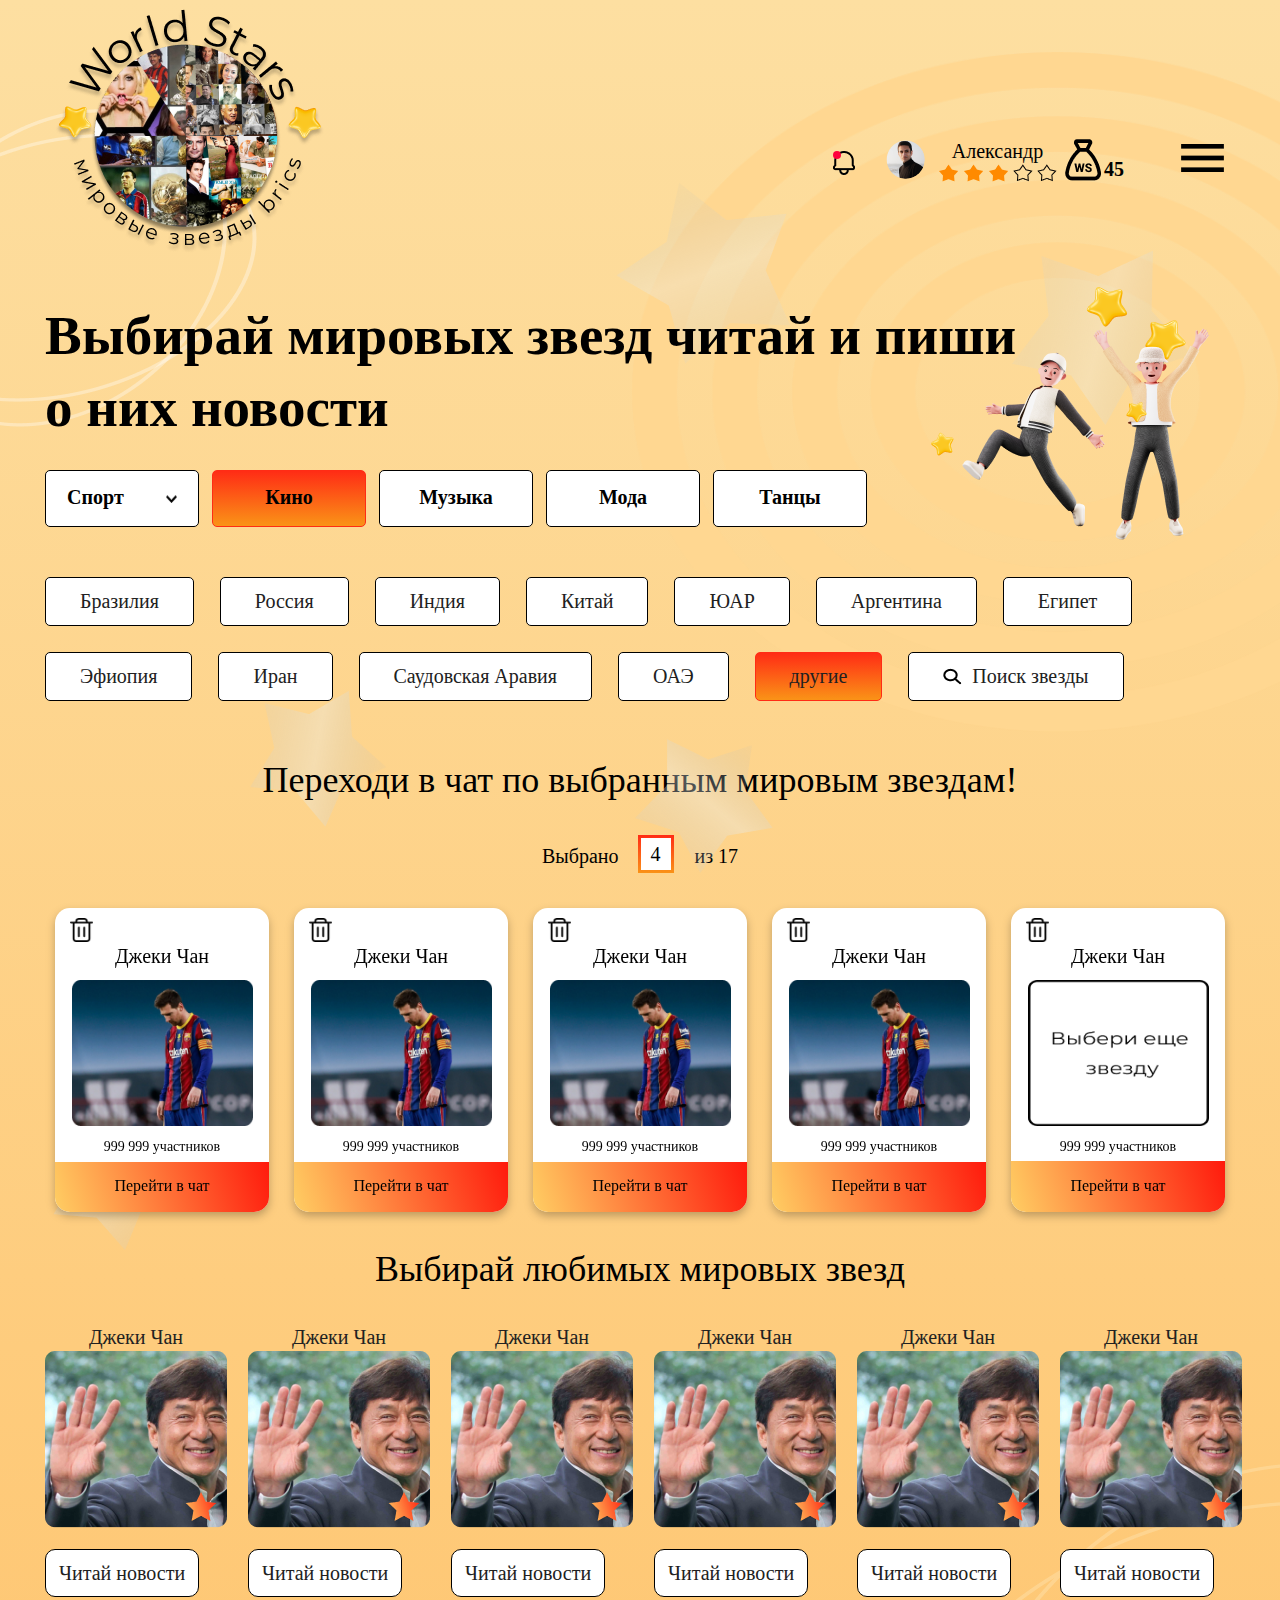
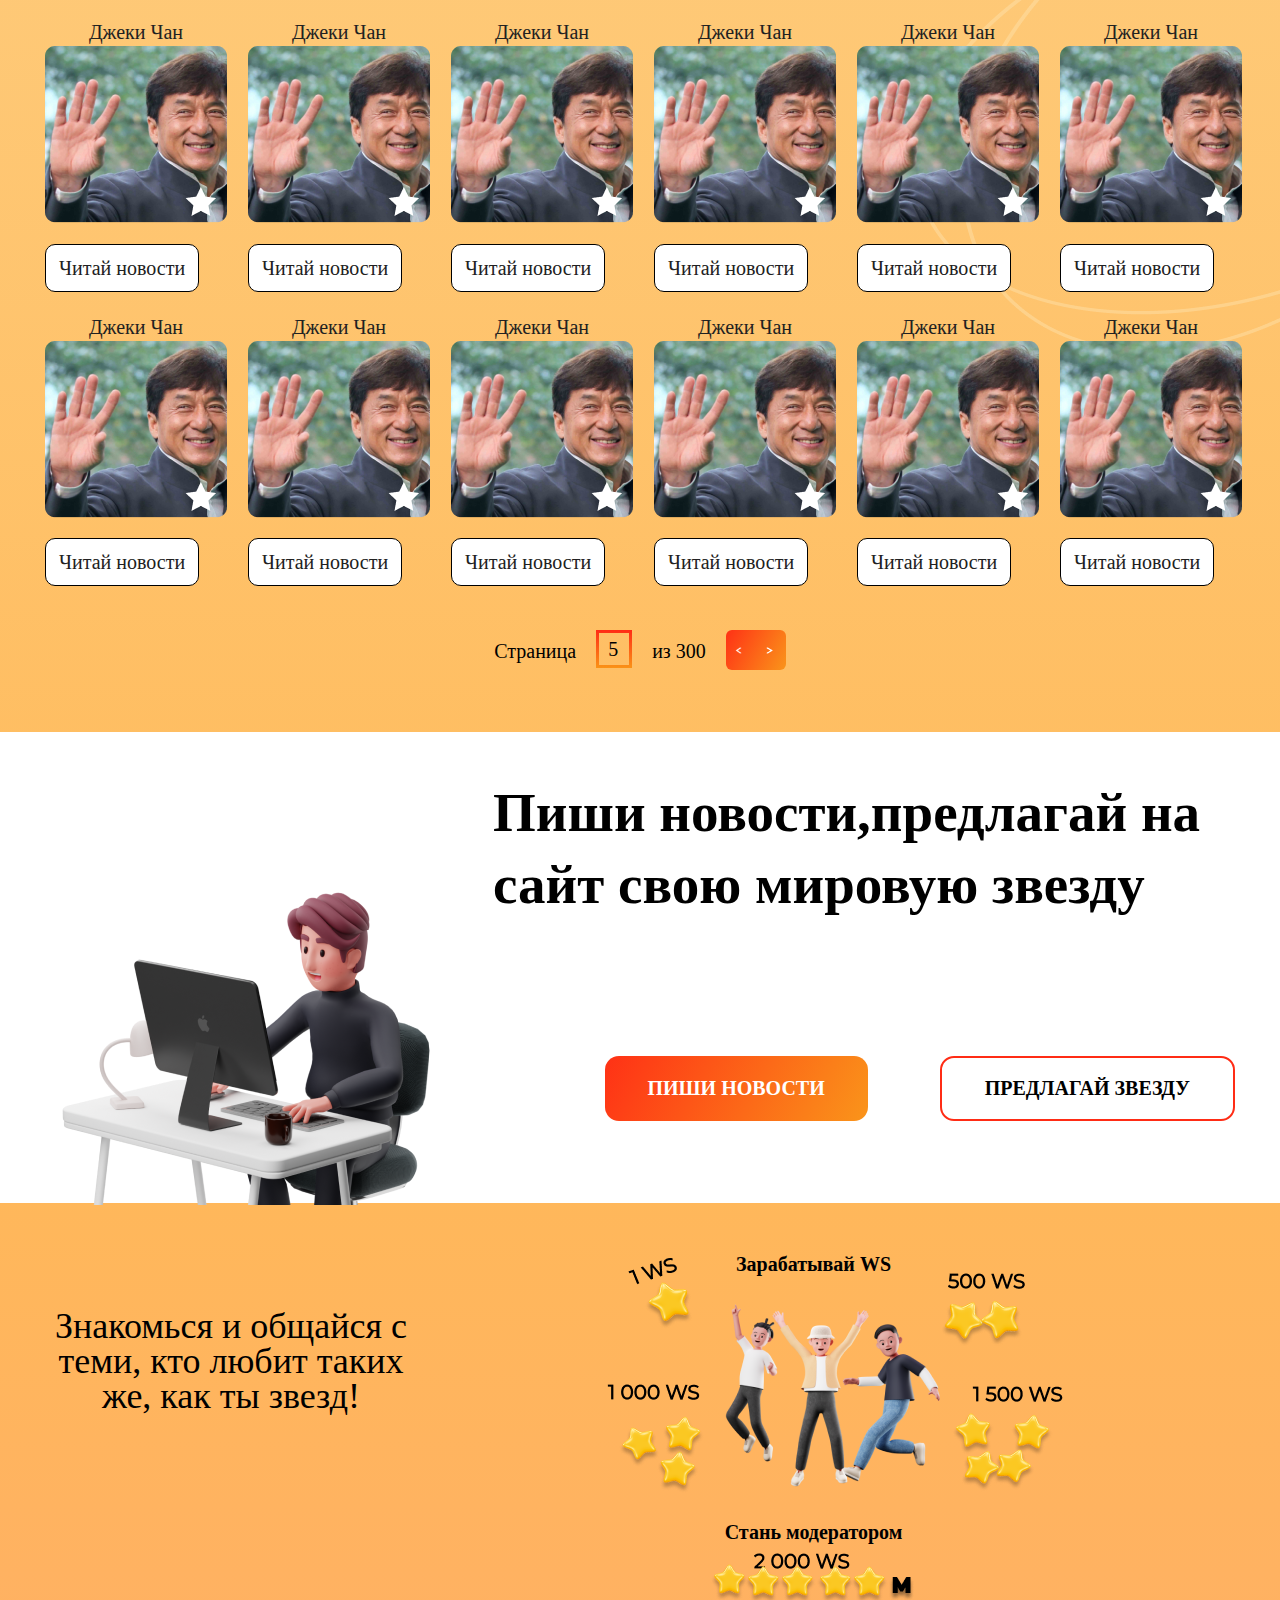
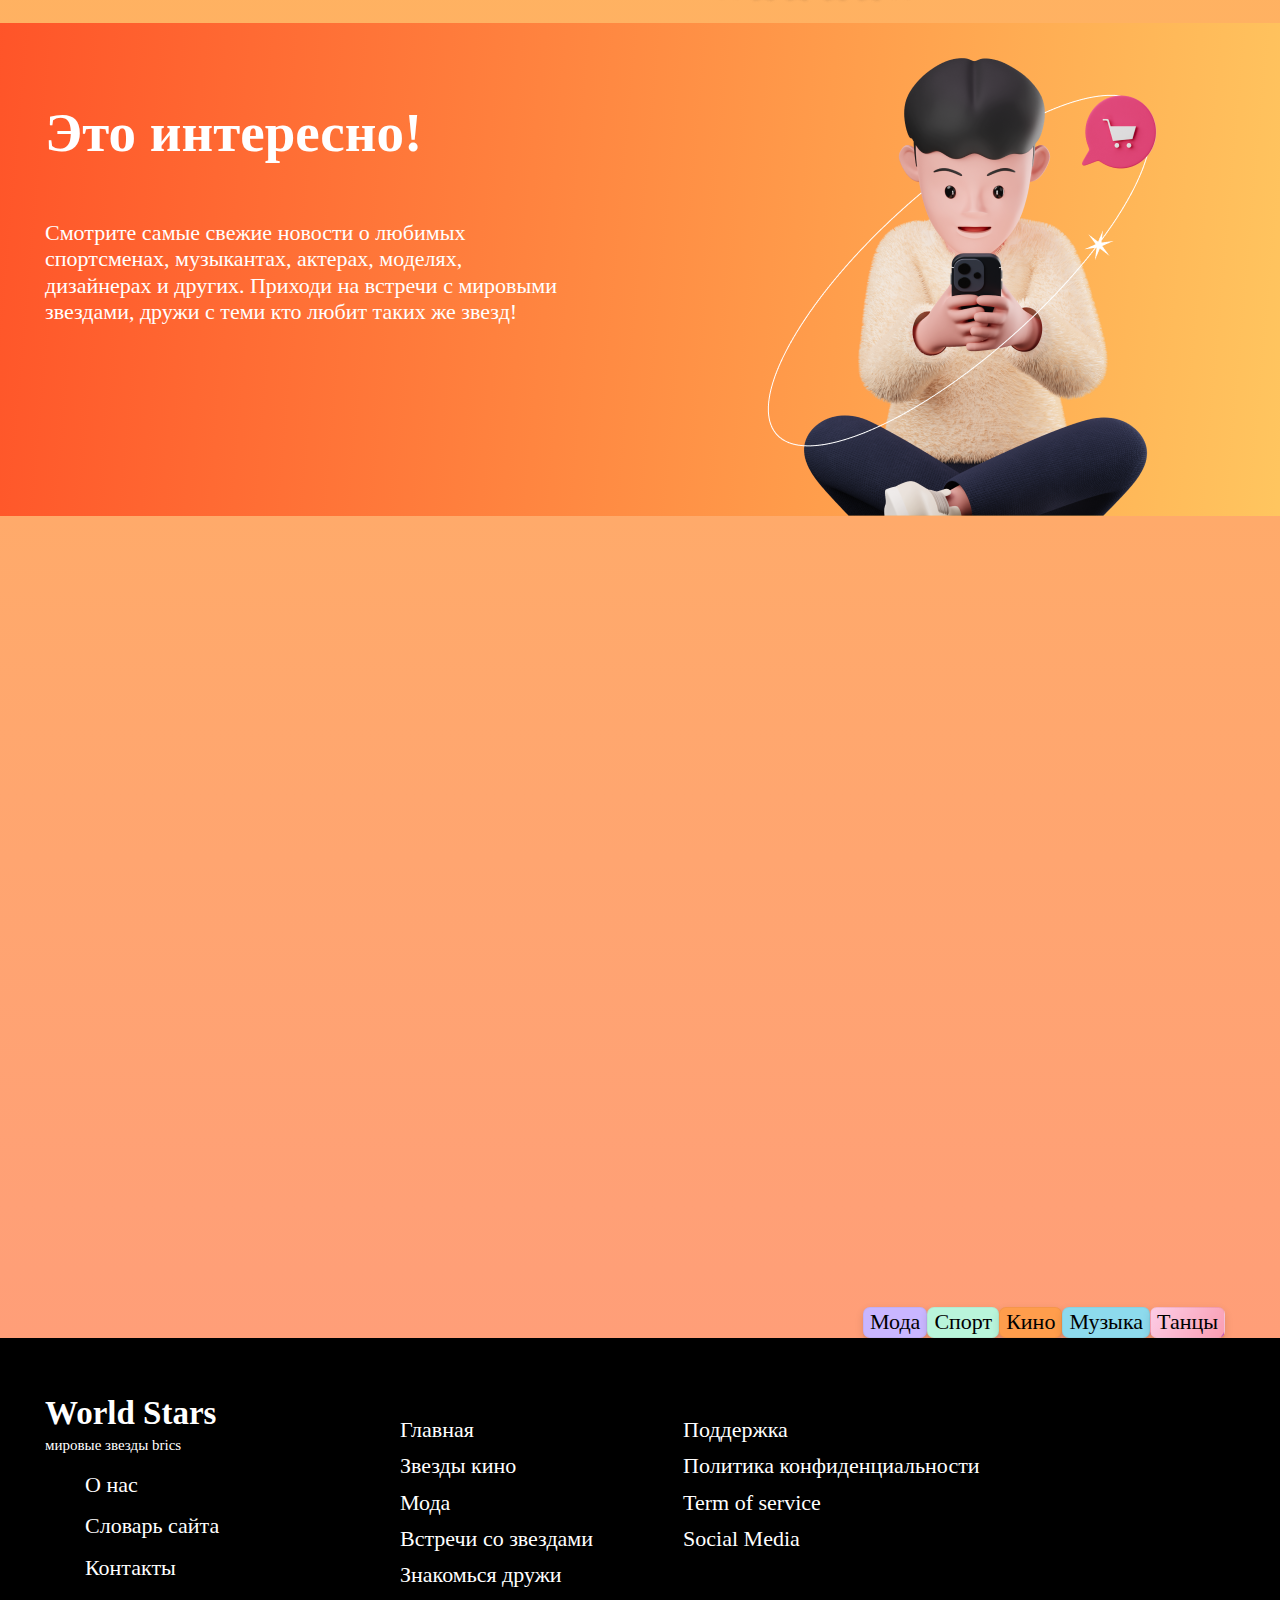
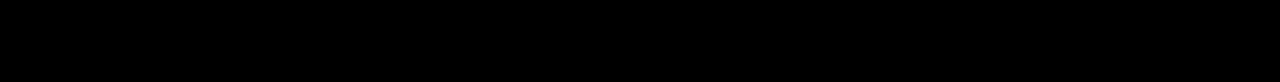
==== index.html @ 2e0132ca "commit" ====
<!DOCTYPE html>
<html lang="en">
<head>
    <meta charset="UTF-8">
    <meta name="viewport" content="width=device-width, initial-scale=1.0">
    <title>World star new</title>
    <!-- Montserrat -->
    <link rel="preconnect" href="https://fonts.googleapis.com">
        <link rel="preconnect" href="https://fonts.gstatic.com" crossorigin>
        <link href="https://fonts.googleapis.com/css2?family=Montserrat:wght@400;500;600;700&display=swap" rel="stylesheet">
        <!-- roboto -->
        <link rel="preconnect" href="https://fonts.googleapis.com">
        <link rel="preconnect" href="https://fonts.gstatic.com" crossorigin>
        <link href="https://fonts.googleapis.com/css2?family=Roboto:wght@400;700&display=swap" rel="stylesheet">
    
    <link rel="stylesheet" href="style/normalize.css">
    <link rel="stylesheet" href="style/fonts.css">
    <link rel="stylesheet" href="style/style.css">
    <link rel="stylesheet" href="style/header.css">
    <link rel="stylesheet" href="style/burger.css">
    <link rel="stylesheet" href="style/choice.css">
    <link rel="stylesheet" href="style/carts.css">
    <link rel="stylesheet" href="style/friends.css">
    <link rel="stylesheet" href="style/news.css">
    <link rel="stylesheet" href="style/communication.css">
    <link rel="stylesheet" href="style/interest.css">
    <link rel="stylesheet" href="style/video.css">
    <link rel="stylesheet" href="style/footer.css">
</head>
<body class="fon">
    <section class="home">
        <div class="header">
            <div class="container">
                <div class="header__container">
                    <div class="header__container-logo">
                        <img class="header__logo" src="image-home/logo.png" alt="">
                        <img class="header__losso" src="image-home/losso.png" alt="">
                    </div>
                    <div class="header__container-blog">
                        <div class="header__container-ring">
                            <img class="header__container-ring-foto" src="image-home/ring.png" alt="">
                        </div>
                        <div class="header__container-name">
                            <img class="header__container-foto-size" src="image-home/Image.png"alt="">
                            <div class="header__container-name-man">
                                <div class="header__container-name-name">
                                    <span class="header__container-imya">Александр</span>
                                    <div class="header__container-stars">
                                        <img src="image-home/Staryellow.png" alt="">
                                        <img src="image-home/Staryellow.png" alt="">
                                        <img src="image-home/Staryellow.png" alt="">
                                        <img src="image-home/Starblack.png" alt="">
                                        <img src="image-home/Starblack.png" alt="">
                                    </div>
                                </div>
                            </div>
                            <div class="header__container-bag">
                                <img class="header__container-bag-img" src="image-home/Group1000001080.png" alt="">
                                <span class="header__container-bag-span">45</span>
                            </div>
                        </div>
                        <button class="header__container-menu">
                            <img onclick="openBurger()" src="image-home/menu.png" alt="">
                        </button>
                    </div>
                    <img class="header__spiral" src="image-home/spirali.png" alt="">
                </div>
                <div class="hmobil">
                    <div class="container">
                        <div class="hmobil__container">
                            <div class="hmobil__container-logo">
                                <div class="hmobil__container-logo-left">
                                    <span class="hmobil__container-logo-title">World Stars</span>
                                    <span class="hmobil__container-logo-title">мировые звезды brics</span>
                                </div>
                                <div class="hmobil__container-logo-right">
                                    <img class="hmobil__container-logo-search" src="image-home/lupamobil.png" alt="">
                                    <img src="image-home/ringmobil.png" alt="">
                                    <img class="hmobil__container-logo-menu" src="image-home/menumobil.png" alt="">
                                </div>
                            </div>
                            <div class="hmobil__container-name">
                                <img class="hmobil__container-foto-size" src="image-home/mobImage.png"alt="">
                                <div class="hmobil__container-name-man">
                                    <div class="hmobil__container-name-name">
                                        <span class="hmobil__container-imya">Александр</span>
                                        <div class="hmobil__container-stars">
                                            <img src="image-home/Staryellow.png" alt="">
                                            <img src="image-home/Staryellow.png" alt="">
                                            <img src="image-home/Staryellow.png" alt="">
                                            <img src="image-home/Starblack.png" alt="">
                                            <img src="image-home/Starblack.png" alt="">
                                        </div>
                                    </div>
                                </div>
                                <div class="hmobil__container-bag">
                                    <img class="hmobil__container-bag-img" src="image-home/Group1000001080.png" alt="">
                                    <span class="hmobil__container-bag-span">45</span>
                                </div>
                            </div>
                        </div>
                    </div>
                </div>
            </div>
        </div>
        <!-- burger menu -->
        <div id="burger" class="burger">
            <div class="container">
                <button onclick="closeBurger()" class="burger__arrow">
                    <img src="image-home/burgerarrow.svg" alt="">
                </button>
                <div class="burger__container">
                    <div class="burger__container-left">
                        <div class="burger__container-links">
                            <a href="#" class="burger__container-links-link1">
                                <img src="image-home/burger1.svg" alt="">
                                <span>Звездный магазин</span>
                                <img class="burger__container-links-img" src="image-home/arrowburger.svg" alt="">
                            </a>
                            <a href="#" class="burger__container-links-link2">
                                <img src="image-home/burger2.svg" alt="">
                                <span>Пиши новости</span>
                                <img class="burger__container-links-img" src="image-home/arrowburger.svg" alt="">
                            </a>
                            <a href="#" class="burger__container-links-link3">
                                <img src="image-home/burger3.svg" alt="">
                                <span>Предложи звезду</span>
                                <img class="burger__container-links-img" src="image-home/arrowburger.svg" alt="">
                            </a>
                            <a href="#" class="burger__container-links-link4">
                                <img src="image-home/burger4.svg" alt="">
                                <span>Выбирай мировую звезду</span>
                                <img class="burger__container-links-img" src="image-home/arrowburger.svg" alt="">
                            </a>
                            <a href="#" class="burger__container-links-link5">
                                <img src="image-home/burger5.png" alt="">
                                <span>Олимп славы</span>
                                <img class="burger__container-links-img" src="image-home/arrowburger.svg" alt="">
                            </a>
                            <a href="#" class="burger__container-links-link6">
                                <img src="image-home/burger6.svg" alt="">
                                <span>Кошелек</span>
                                <img class="burger__container-links-img" src="image-home/arrowburger.svg" alt="">
                            </a>
                            <a href="#" class="burger__container-links-link7">
                                <img src="image-home/burger7.svg" alt="">
                                <span>Профиль</span>
                                <img class="burger__container-links-img" src="image-home/arrowburger.svg" alt="">
                            </a>
                            <a href="#" class="burger__container-links-link8">
                                <img src="image-home/burger8.svg" alt="">
                                <span>Афиша встреч</span>
                                <img class="burger__container-links-img" src="image-home/arrowburger.svg" alt="">
                            </a>
                        </div>
                    </div>
                    <div class="burger__container-right">
                        <div class="burger__container-right-up">
                            <img src="image-home/bagheader.png" alt="">
                            <h3 class="burger__container-right-title">Зарабатывай на сайте! </h3>
                        </div>
                        <div class="burger__container-right-images">
                            <img src="image-home/burgerimage1.png" alt="">
                            <img src="image-home/burgerimage2.png" alt="">
                            <img src="image-home/burgerimage2.png" alt="">
                            <img src="image-home/burgerimage4.png" alt="">
                            <img src="image-home/burgerimage5.png" alt="">
                            <img src="image-home/burgerimage6.png" alt="">
                        </div>
                    </div>
                </div>
            </div>
        </div>

        <div class="choice">
            <div class="container">
                <div class="choice__container">
                    <h3 class="choice__title">Выбирай мировых звезд  читай и пиши о них новости
                    </h3>
                    <div class="choice__image">
                        <img class="choice__image-left" src="image-home/imagechoice.png" alt="">
                        <img class="choice__image-star1" src="image-home/star1.png" alt="">
                        <img class="choice__image-star2" src="image-home/star2.png" alt="">
                        <img class="choice__image-star3" src="image-home/star3.png" alt="">
                        <img class="choice__image-star4" src="image-home/star4.png" alt="">
                        <img class="choice__image-starbig0" src="image-home/Starbig0.png" alt="">
                        <img class="choice__image-starbig1" src="image-home/Starbig1.png" alt="">
                        <img class="choice__image-starbig2" src="image-home/Starbig2.png" alt="">
                        <img class="choice__image-starbig3" src="image-home/Starbig3.png" alt="">
                    </div>
                </div>
                <div class="choice__wrapper">
                    <div class="choice__wrapper-hobbies">
                        <div class="choice__wrapper-hobbies-item1">
                            <span>Спорт</span>
                            <img src="image-home/choicehobbiesarrow.png" alt="">
                        </div>
                        <div class="choice__wrapper-hobbies-item-active">
                            <span class="choice__wrapper-hobbies">Кино</span>
                        </div>
                        <div class="choice__wrapper-hobbies-item">
                            <span>Музыка</span>
                        </div>
                        <div class="choice__wrapper-hobbies-item">
                            <span>Мода</span>
                        </div>
                        <div class="choice__wrapper-hobbies-item">
                            <span>Танцы</span>
                        </div>
                    </div>
                    
                </div>
                <div class="choice__wrapper-country">
                    <button class="choice__wrapper-country-item">Бразилия</button>
                    <button class="choice__wrapper-country-item">Россия</button>
                    <button class="choice__wrapper-country-item">Индия</button>
                    <button class="choice__wrapper-country-item">Китай</button>
                    <button class="choice__wrapper-country-item">ЮАР</button>
                    <button class="choice__wrapper-country-item">Аргентина</button>
                    <button class="choice__wrapper-country-item">Египет</button>
                    <div class="choice__wrapper-country-down">
                        <button class="choice__wrapper-country-item">Эфиопия</button>
                        <button class="choice__wrapper-country-item">Иран</button>
                        <button class="choice__wrapper-country-item">Саудовская&nbsp;Аравия</button>
                        <button class="choice__wrapper-country-item">ОАЭ</button>
                        <button class="choice__wrapper-country-item-acive">другие</button>
                    <div class="choice__wrapper-country-search">
                        <button class="choice__wrapper-country-item"><img src="image-home/lupamobil.png" alt="">Поиск звезды</button>
                    </div>
                    </div>
                </div>
            </div>
        </div>
        <div class="choicemobil">
            <div class="container">
                <h3 class="choicemobil__title">Выбери мировую звезду кино и смотри о ней новости
                </h3>
                <div class="choicemobil__wrapper">
                    <div class="choicemobil__wrapper-hobbies">
                        <div class="choicemobil__wrapper-hobbies-item1">
                            <span>Спорт</span>
                            <img src="image-home/choicehobbiesarrow.png" alt="">
                        </div>
                        <div class="choicemobil__wrapper-hobbies-item-active">
                            <span class="choicemobil__wrapper-hobbies">Кино</span>
                        </div>
                        <div class="choicemobil__wrapper-hobbies-item">
                            <span>Музыка</span>
                        </div>
                        <div class="choicemobil__wrapper-hobbies-item">
                            <span>Мода</span>
                        </div>
                        <div class="choicemobil__wrapper-hobbies-item">
                            <span>Танцы</span>
                        </div>
                    </div>
                </div>
            </div>
        </div>
        <div class="chomobil">
                <div class="chomobil__wrapper-country">
                    <!-- сюда воткнуть слайдер -->
                    <button class="choice__wrapper-country-item">Бразилия</button>
                    <button class="choice__wrapper-country-item">Россия</button>
                    <!-- <button class="choice__wrapper-country-item">Индия</button> -->
                    <!-- <button class="choice__wrapper-country-item">Китай</button>
                    <button class="choice__wrapper-country-item">ЮАР</button>
                    <button class="choice__wrapper-country-item">Аргентина</button>
                    <button class="choice__wrapper-country-item">Египет</button>
                    <div class="choice__wrapper-country-down">
                        <button class="choice__wrapper-country-item">Эфиопия</button>
                        <button class="choice__wrapper-country-item">Иран</button>
                        <button class="choice__wrapper-country-item">Саудовская&nbsp;Аравия</button>
                        <button class="choice__wrapper-country-item">ОАЭ</button>
                        <button class="choice__wrapper-country-item-acive">другие</button>
                    <div class="choice__wrapper-country-search">
                        <button class="choice__wrapper-country-item"><img src="image-home/lupamobil.png" alt="">Поиск звезды</button>
                    </div> -->
                </div>
        </div>
        <!-- вставляем новый блоки два -->
        

        <div class="friends">
            <img class="friends__star1" src="/image-home/Starfriends1.png" alt="">
            <img class="friends__star2" src="/image-home/Starfriends2.png" alt="">
            <img class="friends__star3" src="/image-home/Starfriends3.png" alt="">
            <div class="container">
                <h3 class="friends__title">Переходи в чат по выбранным мировым звездам!</h3>
                <div class="friends__carts-page">
                    <span class="carts__page-desc">Выбрано</span>
                        <div class="carts__page-kvadrat">
                            <img src="image-home/whitekvadrat.png" alt="">
                            <span class="carts__page-span">4</span>
                        </div>
                        <span class="carts__page-desc">из 17</span>
                        <!-- <div class="carts__page-pagination">
                            <img src="image-home/arrowkvadratprev.png" alt="">
                            <img src="image-home/arrowkvadratnext.png" alt="">
                        </div> -->
                    </div>
                </div>
                <div class="friends__grid">
                    <div class="friends__grid-item">
                        <img class="friends__grid-basket" src="image-home/basketfriends.png" alt="">
                        <span class="friends__grid-name">Джеки Чан</span>
                        <img class="friends__grid-image" src="image-home/friendsfoto.png" alt="">
                        <span class="friends__grid-numbers">999 999 участников</span>
                        <button class="friends__grid-btn">Перейти в чат</button>
                    </div>
                    <div class="friends__grid-item">
                        <img class="friends__grid-basket" src="image-home/basketfriends.png" alt="">
                        <span class="friends__grid-name">Джеки Чан</span>
                        <img class="friends__grid-image" src="image-home/friendsfoto.png" alt="">
                        <span class="friends__grid-numbers">999 999 участников</span>
                        <button class="friends__grid-btn">Перейти в чат</button>
                    </div>
                    <div class="friends__grid-item">
                        <img class="friends__grid-basket" src="image-home/basketfriends.png" alt="">
                        <span class="friends__grid-name">Джеки Чан</span>
                        <img class="friends__grid-image" src="image-home/friendsfoto.png" alt="">
                        <span class="friends__grid-numbers">999 999 участников</span>
                        <button class="friends__grid-btn">Перейти в чат</button>
                    </div>
                    <div class="friends__grid-item">
                        <img class="friends__grid-basket" src="image-home/basketfriends.png" alt="">
                        <span class="friends__grid-name">Джеки Чан</span>
                        <img class="friends__grid-image" src="image-home/friendsfoto.png" alt="">
                        <span class="friends__grid-numbers">999 999 участников</span>
                        <button class="friends__grid-btn">Перейти в чат</button>
                    </div>
                    <div class="friends__grid-item-last">
                        <img class="friends__grid-basket" src="image-home/basketfriends.png" alt="">
                        <span class="friends__grid-name">Джеки Чан</span>
                        <img class="friends__grid-image-last" src="image-home/vibor.png" alt="">
                        <span class="friends__grid-numbers">999 999 участников</span>
                        <button class="friends__grid-btn">Перейти в чат</button>
                    </div>
                    <!-- <div class="friends__grid-item">
                        <img class="friends__grid-basket" src="image-home/basketfriends.png" alt="">
                        <span class="friends__grid-name">Джеки Чан</span>
                        <img class="friends__grid-image" src="image-home/friendsfoto.png" alt="">
                        <span class="friends__grid-numbers">999 999 участников</span>
                        <button class="friends__grid-btn">Перейти в чат</button>
                    </div>
                    <div class="friends__grid-item">
                        <img class="friends__grid-basket" src="image-home/basketfriends.png" alt="">
                        <span class="friends__grid-name">Джеки Чан</span>
                        <img class="friends__grid-image" src="image-home/friendsfoto.png" alt="">
                        <span class="friends__grid-numbers">999 999 участников</span>
                        <button class="friends__grid-btn">Перейти в чат</button>
                    </div>
                    <div class="friends__grid-item">
                        <img class="friends__grid-basket" src="image-home/basketfriends.png" alt="">
                        <span class="friends__grid-name">Джеки Чан</span>
                        <img class="friends__grid-image" src="image-home/friendsfoto.png" alt="">
                        <span class="friends__grid-numbers">999 999 участников</span>
                        <button class="friends__grid-btn">Перейти в чат</button>
                    </div> -->
                </div>
            <!-- <div class="friends__pagination">
                <div class="friends__pagination-left"></div>
                <div class="friends__pagination-right"></div>
            </div> -->
            <!-- slider -->
        </div>

        <!-- мобильный блок для friends- -->
        <div class="friendsmobil__grid">
            <div class="container">
                <h3 class="friendsmobile__title">Переходи в чат по выбранным мировым звездам!</h3>
                <div class="friendsmobil__carts-page">
                    <span class="carts__page-desc">Выбрано</span>
                        <div class="carts__page-kvadrat">
                            <img src="image-home/whitekvadrat.png" alt="">
                            <span class="carts__page-span">4</span>
                        </div>
                        <span class="carts__page-desc">из 17</span>
                        <!-- <div class="carts__page-pagination">
                            <img src="image-home/arrowkvadratprev.png" alt="">
                            <img src="image-home/arrowkvadratnext.png" alt="">
                        </div> -->
                    </div>
                </div>
                <div class="container">
                    <div class="friendsmobil__grid-container">
                        <div class="friendsmobil__grid-item">
                            <img class="friendsmobil__grid-basket" src="image-home/basketfriends.png" alt="">
                            <span class="friendsmobil__grid-name">Джеки Чан</span>
                            <img class="friendsmobil__grid-image" src="image-home/friendsfoto.png" alt="">
                            <span class="friendsmobil__grid-numbers">999 999 участников</span>
                            <button class="friendsmobil__grid-btn">Перейти в чат</button>
                        </div>
                        <div class="friendsmobil__grid-item">
                            <img class="friendsmobil__grid-basket" src="image-home/basketfriends.png" alt="">
                            <span class="friendsmobil__grid-name">Джеки Чан</span>
                            <img class="friendsmobil__grid-image" src="image-home/friendsfoto.png" alt="">
                            <span class="friendsmobil__grid-numbers">999 999 участников</span>
                            <button class="friendsmobil__grid-btn">Перейти в чат</button>
                        </div>
                    </div>
                    <div class="friendsmobil__grid-arrow">
                        <div class="friendsmobil__grid-arrow-left">
                            <img src="image-home/arrowfriendsleft.svg" alt="">
                        </div>
                        <div class="friendsmobil__grid-arrow-right">
                            <img src="image-home/arrowfriendsright.svg" alt="">
                        </div>
                    </div>
                </div>
            </div>
        </div>

            <!-- <div class="friendsmobil__pagination">
                <div class="friendsmobil__pagination-left"></div>
                <div class="friendsmobil__pagination-right"></div>
                <div class="friendsmobil__pagination-right"></div>
                <div class="friendsmobil__pagination-right"></div>
        </div> -->
    </div>


        <div class="carts">
            <div class="container">
                <h3 class="friends__title">Выбирай любимых мировых звезд</h3>
                <div class="carts__wrapper">
                    <div class="carts__wrapper-item">
                        <span>Джеки Чан</span>
                        <img class="carts__wrapper-item-image" src="image-home/cart.png" alt="">
                        <img class="carts__wrapper-item-star" src="image-home/Starcart.png" alt="">
                        <button class="carts__wrapper-news">
                            <span>Читай новости</span>
                        </button>
                    </div>
                    <div class="carts__wrapper-item">
                        <span>Джеки Чан</span>
                        <img class="carts__wrapper-item-image" src="image-home/cart.png" alt="">
                        <img class="carts__wrapper-item-star" src="image-home/Starcart.png" alt="">
                        <button class="carts__wrapper-news">
                            <span>Читай новости</span>
                        </button>
                    </div>
                    <div class="carts__wrapper-item">
                        <span>Джеки Чан</span>
                        <img class="carts__wrapper-item-image" src="image-home/cart.png" alt="">
                        <img class="carts__wrapper-item-star" src="image-home/Starcart.png" alt="">
                        <button class="carts__wrapper-news">
                            <span>Читай новости</span>
                        </button>
                    </div>
                    <div class="carts__wrapper-item">
                        <span>Джеки Чан</span>
                        <img class="carts__wrapper-item-image" src="image-home/cart.png" alt="">
                        <img class="carts__wrapper-item-star" src="image-home/Starcart.png" alt="">
                        <button class="carts__wrapper-news">
                            <span>Читай новости</span>
                        </button>
                    </div>
                    <div class="carts__wrapper-item">
                        <span>Джеки Чан</span>
                        <img class="carts__wrapper-item-image" src="image-home/cart.png" alt="">
                        <img class="carts__wrapper-item-star" src="image-home/Starcart.png" alt="">
                        <button class="carts__wrapper-news">
                            <span>Читай новости</span>
                        </button>
                    </div>
                    <div class="carts__wrapper-item">
                        <span>Джеки Чан</span>
                        <img class="carts__wrapper-item-image" src="image-home/cart.png" alt="">
                        <img class="carts__wrapper-item-star" src="image-home/Starcart.png" alt="">
                        <button class="carts__wrapper-news">
                            <span>Читай новости</span>
                        </button>
                    </div>
                    <div class="carts__wrapper-item">
                        <span>Джеки Чан</span>
                        <img class="carts__wrapper-item-image" src="image-home/cart.png" alt="">
                        <img class="carts__wrapper-item-star" src="image-home/Starcartwhite.png" alt="">
                        <button class="carts__wrapper-news">
                            <span>Читай новости</span>
                        </button>
                    </div>
                    <div class="carts__wrapper-item">
                        <span>Джеки Чан</span>
                        <img class="carts__wrapper-item-image" src="image-home/cart.png" alt="">
                        <img class="carts__wrapper-item-star" src="image-home/Starcartwhite.png" alt="">
                        <button class="carts__wrapper-news">
                            <span>Читай новости</span>
                        </button>
                    </div>
                    <div class="carts__wrapper-item">
                        <span>Джеки Чан</span>
                        <img class="carts__wrapper-item-image" src="image-home/cart.png" alt="">
                        <img class="carts__wrapper-item-star" src="image-home/Starcartwhite.png" alt="">
                        <button class="carts__wrapper-news">
                            <span>Читай новости</span>
                        </button>
                    </div>
                    <div class="carts__wrapper-item">
                        <span>Джеки Чан</span>
                        <img class="carts__wrapper-item-image" src="image-home/cart.png" alt="">
                        <img class="carts__wrapper-item-star" src="image-home/Starcartwhite.png" alt="">
                        <button class="carts__wrapper-news">
                            <span>Читай новости</span>
                        </button>
                    </div>
                    <div class="carts__wrapper-item">
                        <span>Джеки Чан</span>
                        <img class="carts__wrapper-item-image" src="image-home/cart.png" alt="">
                        <img class="carts__wrapper-item-star" src="image-home/Starcartwhite.png" alt="">
                        <button class="carts__wrapper-news">
                            <span>Читай новости</span>
                        </button>
                    </div>
                    <div class="carts__wrapper-item">
                        <span>Джеки Чан</span>
                        <img class="carts__wrapper-item-image" src="image-home/cart.png" alt="">
                        <img class="carts__wrapper-item-star" src="image-home/Starcartwhite.png" alt="">
                        <button class="carts__wrapper-news">
                            <span>Читай новости</span>
                        </button>
                    </div>
                    <div class="carts__wrapper-item">
                        <span>Джеки Чан</span>
                        <img class="carts__wrapper-item-image" src="image-home/cart.png" alt="">
                        <img class="carts__wrapper-item-star" src="image-home/Starcartwhite.png" alt="">
                        <button class="carts__wrapper-news">
                            <span>Читай новости</span>
                        </button>
                    </div>
                    <div class="carts__wrapper-item">
                        <span>Джеки Чан</span>
                        <img class="carts__wrapper-item-image" src="image-home/cart.png" alt="">
                        <img class="carts__wrapper-item-star" src="image-home/Starcartwhite.png" alt="">
                        <button class="carts__wrapper-news">
                            <span>Читай новости</span>
                        </button>
                    </div>
                    <div class="carts__wrapper-item">
                        <span>Джеки Чан</span>
                        <img class="carts__wrapper-item-image" src="image-home/cart.png" alt="">
                        <img class="carts__wrapper-item-star" src="image-home/Starcartwhite.png" alt="">
                        <button class="carts__wrapper-news">
                            <span>Читай новости</span>
                        </button>
                    </div>
                    <div class="carts__wrapper-item">
                        <span>Джеки Чан</span>
                        <img class="carts__wrapper-item-image" src="image-home/cart.png" alt="">
                        <img class="carts__wrapper-item-star" src="image-home/Starcartwhite.png" alt="">
                        <button class="carts__wrapper-news">
                            <span>Читай новости</span>
                        </button>
                    </div>
                    <div class="carts__wrapper-item">
                        <span>Джеки Чан</span>
                        <img class="carts__wrapper-item-image" src="image-home/cart.png" alt="">
                        <img class="carts__wrapper-item-star" src="image-home/Starcartwhite.png" alt="">
                        <button class="carts__wrapper-news">
                            <span>Читай новости</span>
                        </button>
                    </div>
                    <div class="carts__wrapper-item">
                        <span>Джеки Чан</span>
                        <img class="carts__wrapper-item-image" src="image-home/cart.png" alt="">
                        <img class="carts__wrapper-item-star" src="image-home/Starcartwhite.png" alt="">
                        <button class="carts__wrapper-news">
                            <span>Читай новости</span>
                        </button>
                    </div>
                </div>
                <div class="carts__page">
                    <span class="carts__page-desc">Страница</span>
                        <div class="carts__page-kvadrat">
                            <img src="image-home/redkvadrat.png" alt="">
                            <span class="carts__page-span">5</span>
                        </div>
                        <span class="carts__page-desc">из 300</span>
                        <div class="carts__page-pagination">
                            <img src="image-home/arrowkvadratprev.png" alt="">
                            <img src="image-home/arrowkvadratnext.png" alt="">
                        </div>
                    </div>
                </div>
                <img class="carts__losso" src="image-home/losso2.png" alt="">
            </div>
        </div>

        <!-- вставляем блок под мобилки cartsmobil -->
        <div class="cartsmobil">
            <div class="container">
                <h3 class="cartsmobil__title">Выбирай любимых мировых звезд</h3>
                <div class="cartsmobil__wrapper">
                    <div class="cartsmobil__wrapper-item">
                        <span>Джеки Чан</span>
                        <img class="cartsmobil__wrapper-item-image1" src="image-home/cart.png" alt="">
                        <img class="cartsmobil__wrapper-item-star" src="image-home/Starcart.png" alt="">
                        <button class="cartsmobil__wrapper-news">
                            <span>Читай&nbsp;новости</span>
                        </button>
                    </div>
                    <div class="cartsmobil__wrapper-item">
                        <span>Джеки Чан</span>
                        <img class="cartsmobil__wrapper-item-image1" src="image-home/cart.png" alt="">
                        <img class="cartsmobil__wrapper-item-star" src="image-home/Starcart.png" alt="">
                        <button class="cartsmobil__wrapper-news">
                            <span>Читай&nbsp;новости</span>
                        </button>
                    </div>
                    <div class="cartsmobil__wrapper-item">
                        <span>Джеки Чан</span>
                        <img class="cartsmobil__wrapper-item-image" src="image-home/cart.png" alt="">
                        <button class="cartsmobil__wrapper-news">
                            <span>Читай&nbsp;новости</span>
                        </button>
                    </div>
                    <div class="cartsmobil__wrapper-item">
                        <span>Джеки Чан</span>
                        <img class="cartsmobil__wrapper-item-image" src="image-home/cart.png" alt="">
                        <button class="cartsmobil__wrapper-news">
                            <span>Читай&nbsp;новости</span>
                        </button>
                    </div>
                </div>
            </div>
            <div class="carts__page">
                <span class="carts__page-desc">Страница</span>
                    <div class="carts__page-kvadrat">
                        <img src="image-home/redkvadrat.png" alt="">
                        <span class="carts__page-span">5</span>
                    </div>
                    <span class="carts__page-desc">из 300</span>
                    <div class="carts__page-pagination">
                        <img src="image-home/arrowkvadratprev.png" alt="">
                        <img src="image-home/arrowkvadratnext.png" alt="">
                    </div>
                </div>
            </div>  
        </div>

        <div class="news">
            <div class="container">
                <div class="news__container">
                    <img class="news__image" src="image-home/newsimage.png" alt="">
                    <h2 class="news__title">Пиши&nbsp;новости,предлагай на сайт свою мировую звезду</h2>
                </div>
                <div class="news__button">
                    <button class="news__button-left">ПИШИ НОВОСТИ</button>
                    <button class="news__button-right">ПРЕДЛАГАЙ ЗВЕЗДУ</button>
                </div>
            </div>
        </div>
        <!-- блок news для мобилы -->

        <div class="newsmobil">
            <div class="container">
                <h2 class="newsmobil__container-title">Пиши&nbsp;новости,предлагай на сайт свою мировую звезду</h2>
                <div class="newsmobil__container-wrapper">
                    <img class="newsmobil__container-wrapper-image" src="image-home/newsmobil.png" alt="">
                    <div class="newsmobil__button">
                        <button class="newsmobil__button-left">ПИШИ НОВОСТИ</button>
                        <button class="newsmobil__button-right">ПРЕДЛАГАЙ ЗВЕЗДУ</button>
                    </div>
                </div>
            </div>
        </div>

        <div class="communication">
            <div class="container">
                <div class="communication__container">
                    <h3 class="communication__title">Знакомься и общайся с теми,
                        кто любит таких же, как ты звезд!</h3>
                        <div class="communication__block">
                            <h4 class="communication__block-title-up">Зарабатывай WS</h4>
                            <div class="communication__block-image">
                                <img src="image-home/jump.png" alt="">
                            </div>
                            <h4 class="communication__block-title-down">Стань модератором</h4>
                                <div class="communication__block-images">
                                    <img class="communication__block-images-ws1" src="image-home/ws1.png" alt="">
                                    <img class="communication__block-images-ws2" src="image-home/ws2.png" alt="">
                                    <img class="communication__block-images-ws3" src="image-home/ws3.png" alt="">
                                    <img class="communication__block-images-ws4" src="image-home/ws4.png" alt="">
                                    <img class="communication__block-images-ws5" src="image-home/ws5.png" alt="">
                                </div>
                            </div>
                        </div>
                </div>
            </div>
        </div>

        <div class="interest">
            <div class="container">
                <div class="interest__container">
                    <div class="interest__container-left">
                        <h4 class="interest__container-left-title">Это интересно!</h4>
                        <p class="interest__container-left-description">Смотрите  самые свежие новости о любимых спортсменах, музыкантах,  актерах,  моделях, дизайнерах и других. Приходи на встречи с мировыми звездами, дружи  с теми кто любит таких же  звезд!</p>
                    </div>
                    <div class="interest__container-right">
                        <img class="interest__container-right-size" src="image-home/interestboy.png" alt="">
                    </div>
                </div>
            </div>
        </div>

        <div class="video">
            <div class="container">
                <div class="video__container">
                    <!-- <video class="video" src="/image/sample-5s.mp4" autoplay loop></video> -->
                    <iframe width="1190" height="822" iframe width="0" height="0" src="https://www.youtube.com/embed/gD_eoFaITqc" title="LEONISA #2 Spring 2017 COLOMBIAMODA - Fashion Channel" frameborder="0" allow="accelerometer; autoplay; clipboard-write; encrypted-media; gyroscope; picture-in-picture; web-share" allowfullscreen></iframe>
                    <!-- <img class="video__container-play" src="/image-home/video play.png" alt=""> -->
                    <div class="video__container-button">
                        <button class="video__container-btn1">Мода</button>
                        <button class="video__container-btn2">Спорт</button>
                        <button class="video__container-btn3">Кино</button>
                        <button class="video__container-btn4">Музыка</button>
                        <button class="video__container-btn5">Танцы</button>
                    </div>
                </div>
            </div>
        </div>

        <!-- блок video для мобилы -->

        <div class="videomobil">
            <div class="container">
                <div class="videomobil__container">
                    <!-- <video class="video" src="/image/sample-5s.mp4" autoplay loop></video> -->
                    <iframe width="360" height="297" iframe width="0" height="0" src="https://www.youtube.com/embed/gD_eoFaITqc" title="LEONISA #2 Spring 2017 COLOMBIAMODA - Fashion Channel" frameborder="0" allow="accelerometer; autoplay; clipboard-write; encrypted-media; gyroscope; picture-in-picture; web-share" allowfullscreen></iframe>
                    <!-- <img class="video__container-play" src="/image-home/video play.png" alt=""> -->
                    <div class="videomobil__container-button">
                        <button class="videomobil__container-btn1">Мода</button>
                        <button class="videomobil__container-btn2">Спорт</button>
                        <button class="videomobil__container-btn3">Кино</button>
                        <button class="videomobil__container-btn4">Музыка</button>
                        <button class="videomobil__container-btn5">Танцы</button>
                    </div>
                </div>
            </div>
        </div>

        <div class="footer">
            <div class="container">
                <div class="footer__container">
                    <div class="footer__container-logo">
                        <h2 class="footer__container-logo-world">World Stars</h2>
                        <span class="footer__container-logo-stars">мировые звезды brics</span>
                        <ul class="footer__container-menu1">
                            <li><a class="footer__container-links-link" href="#">О нас</a></li>
                            <li><a class="footer__container-links-link" href="#">Словарь сайта</a></li>
                            <li><a class="footer__container-links-link" href="#">Контакты</a></li>
                        </ul>
                    </div>
                    <div class="footer__container-links">
                        <ul class="footer__container-menu2">
                            <li><a class="footer__container-links-link1" href="#">Главная</a></li>
                            <li><a class="footer__container-links-link" href="#">Звезды кино</a></li>
                            <li><a class="footer__container-links-link" href="#">Мода</a></li>
                            <li><a class="footer__container-links-link" href="#">Встречи со звездами</a></li>
                            <li><a class="footer__container-links-link" href="#">Знакомься дружи</a></li>
                        </ul>
                        <ul class="footer__container-menu3">
                            <li><a class="footer__container-links-link1" href="#">Поддержка</a></li>
                            <li><a class="footer__container-links-link" href="#">Политика конфиденциальности</a></li>
                            <li><a class="footer__container-links-link" href="#">Term of service</a></li>
                            <li><a class="footer__container-links-link" href="#">Social Media</a></li>
                        </ul>
                    </div>
                </div>
            </div>
        </div>

        <!-- footermobil -->

        <div class="footermobil">
            <div class="container">
                <div class="footermobil__container-logo">
                    <h2 class="footer__container-logo-world">World Stars</h2>
                        <span class="footer__container-logo-stars">мировые звезды brics</span>
                </div>
                <div class="footermobil__container-wrapper">
                    <div class="footermobil__container-left">
                        <ul class="footer__container-menu1">
                            <li><a class="footer__container-links-link" href="#">О нас</a></li>
                            <li><a class="footer__container-links-link" href="#">Словарь сайта</a></li>
                            <li><a class="footer__container-links-link" href="#">Контакты</a></li>
                        </ul>
                    </div>

                    <div class="footermobil__container-right">
                        <ul class="footer__container-menu2">
                            <li><a class="footer__container-links-link1" href="#">Главная</a></li>
                            <li><a class="footer__container-links-link" href="#">Звезды кино</a></li>
                            <li><a class="footer__container-links-link" href="#">Мода</a></li>
                            <li><a class="footer__container-links-link" href="#">Встречи со звездами</a></li>
                            <li><a class="footer__container-links-link" href="#">Знакомься дружи</a></li>
                        </ul>
                        <ul class="footer__container-menu3">
                            <li><a class="footer__container-links-link1" href="#">Поддержка</a></li>
                            <li><a class="footer__container-links-link" href="#">Политика конфиденциальности</a></li>
                            <li><a class="footer__container-links-link" href="#">Term of service</a></li>
                            <li><a class="footer__container-links-link" href="#">Social Media</a></li>
                        </ul>
                    </div>
                </div>
            </div>
        </div>
    </section>

    </section>
</body>

<script src="index.js"></script>
</html>
---- style/fonts.css ----
@font-face {
    font-family: Montserrat;
    font-weight: 400;
    font-display: swap;
    src: local(Montserrat),
        url('../fonts/static/Montserrat-Regular.ttf') format('ttf'),
}

@font-face {
    font-family: Montserrat;
    font-weight: 500;
    font-display: swap;
    src: local(Montserrat),
        url('../fonts/static/Montserrat-Medium.ttf') format('ttf'),
}

@font-face {
    font-family: Montserrat;
    font-weight: 600;
    font-display: swap;
    src: local(Montserrat),
        url('../fonts/static/Montserrat-SemiBold.ttf') format('ttf'),
}

@font-face {
    font-family: Montserrat;
    font-weight: 700;
    /* font-display: swap; */
    src: local(Montserrat),
        url('../fonts/static/Montserrat-Bold.ttf') format('ttf'),
}



@font-face {
    font-family: Roboto;
    font-weight: 400;
    font-display: swap;
    src: local(Roboto),
        url('../fonts/Roboto-Regular.ttf') format('ttf'),
}

@font-face {
    font-family: Roboto;
    font-weight: 700;
    font-display: swap;
    src: local(Roboto),
        url('../fonts/Roboto-Bold.ttf') format('ttf'),
}
---- style/style.css ----
body {
    margin: 0;
    padding: 0;
    background: linear-gradient(180deg, #FDDFA1 0%, #FFB959 55.21%, #FF997E 100%);
    background-size: cover;
    background-repeat: no-repeat;
}

 .container {
    max-width: 1190px;
    margin: 0 auto;
 }

 @media (max-width: 360px) {
   .container {
      max-width: 328px;
   }
 }
---- style/header.css ----
.header__container {
    display: flex;
    justify-content: space-between;
    gap: 250px;
    height: 190px;
    margin-bottom: 110px;
}

/* .burger {
    display: none;
} */

.header__losso {
    position: relative;
    bottom: 246px;
    left: -192px;
    z-index: -1;
}

.header__container-blog {
    display: flex;
    align-items: center;
    align-self: end;
}

.header__container-ring {
    margin-right: 30px;
    margin-top: 18px;
}

.header__container-ring::after {
    display: block;
    content: '';
    width: 8px;
    height: 8px;
    background-color: #FF003D;
    border-radius: 50%;
    position: relative;
    top: -28px;
}

.header__container-name {
    display: flex;
    align-items: center;
    margin-right: 50px;
}

.header__container-foto-size {
    border-radius: 50%;
    margin-right: 13px;
    cursor: pointer;
    
}

.header__container-name-name {
    margin-right: 8px;
}

.header__container-imya {
    display: block;
    color: #000;
    font-feature-settings: 'clig' off, 'liga' off;
    font-family: Montserrat;
    font-size: 20px;
    font-style: normal;
    font-weight: 400;
    line-height: 130%;
    text-align: center;
}

.header__container-stars {
    display: flex;
    gap: 4px;
}

.header__container-bag {
    display: flex;
    align-items: end;
}

.header__container-bag-span {
    color:#000;
    text-align: center;
    font-family: Roboto;
    font-size: 20px;
    font-style: normal;
    font-weight: 700;
    line-height: 120%;
    margin-top: 14px;
    margin-left: 3px;
}

.header__container-menu {
    cursor: pointer;
    padding: 0;
}

.header__spiral {
    position: relative;
    right: 850px;
    bottom: -52px;
    z-index: -1;
    height: 680px;
}

.hmobil {
    display: none;
}




@media (max-width: 360px) {
    .header__container {
        display: none;
    }

    .hmobil{
        display: block;
    }

    .hmobil__container {
        display: flex;
        flex-direction: column;
        margin-bottom: 20px;
    }

    .hmobil__container-logo {
        display: flex;
        justify-content: space-between;
        padding-top: 20px;
        margin-bottom: 20px;
    }

    .hmobil__container-logo-left {
        display: flex;
        flex-direction: column;
    }

    .hmobil__container-logo-title {
        color: #212121;
        font-family: Montserrat;
        font-size: 14px;
        font-style: normal;
        font-weight: 700;
        line-height: 140%;
    }

    .hmobil__container-logo-right {
    }

    .hmobil__container-logo-search {
        cursor: pointer;
    }

    .hmobil__container-logo-menu {
        cursor: pointer;
    }

    .hmobil__container-name {
        display: flex;
        /* justify-content: space-between; */
        align-items: end;
    }

    .hmobil__container-foto-size {
        margin-right: 10px;
    }

    .hmobil__container-name-man {

    }

    .hmobil__container-name-name {
        display: flex;
        flex-direction: column;
        align-items: baseline;
        gap: 27px;
        margin-right: 25px;
    }

    .hmobil__container-imya {
        color: #000;
        font-family: Roboto;
        font-size: 15px;
        font-style: normal;
        font-weight: 700;
        line-height: 20px;
        letter-spacing: -0.08px;
    }

    .hmobil__container-stars {

    }

    .hmobil__container-bag {
        display: flex;
        align-items: end;
        gap: 10px;
    }

    .hmobil__container-bag-img {

    }

    .hmobil__container-bag-span {
        color: var(--, #000);
        text-align: center;
        font-family: Roboto;
        font-size: 20px;
        font-style: normal;
        font-weight: 700;
        line-height: 120%;
    }

}
---- style/burger.css ----
.burger {
    display: none;
    background-image: url('/image-home/burderfon.png');
    height: 497px;
}

.burger__open {
    display: block;
}

.burger__arrow {
    margin-bottom: 35px;
    cursor: pointer;
}

.burger__container {
    display: flex;
    justify-content: space-around;
}

.burger__container-left {
    display: flex;
    flex-direction: column;
    width: 503px;
}

.burger__container-links {
    display: flex;
    flex-direction: column;
    gap: 15px;
}

.burger__container-links-link1 {
    display: flex;
    align-items: center;
}


.burger__container-links-link1 span {
    display: block;
    color: #000;
    font-family: Montserrat;
    font-size: 22px;
    font-style: normal;
    font-weight: 400;
    line-height: 120%;
    margin-left: 15px;
    padding-right: 111px;
}

.burger__container-links-link1 span:hover {
    color: #FF0606;
}
.burger__container-links-link2 span:hover {
    color: #FF0606;
}
.burger__container-links-link3 span:hover {
    color: #FF0606;
}
.burger__container-links-link4 span:hover {
    color: #FF0606;
}
.burger__container-links-link5 span:hover {
    color: #FF0606;
}
.burger__container-links-link6 span:hover {
    color: #FF0606;
}
.burger__container-links-link7 span:hover {
    color: #FF0606;
}
.burger__container-links-link8 span:hover {
    color: #FF0606;
}

.burger__container-links-link2 {
    display: flex;
    align-items: center;
}


.burger__container-links-link2 span {
    display: block;
    color: #000;
    font-family: Montserrat;
    font-size: 22px;
    font-style: normal;
    font-weight: 400;
    line-height: 120%;
    margin-left: 15px;
    padding-right: 160px;
}

.burger__container-links-link3 {
    display: flex;
    align-items: center;
}


.burger__container-links-link3 span {
    display: block;
    color: #000;
    font-family: Montserrat;
    font-size: 22px;
    font-style: normal;
    font-weight: 400;
    line-height: 120%;
    margin-left: 15px;
    padding-right: 121px;
}


.burger__container-links-link4 {
    display: flex;
    align-items: center;
}


.burger__container-links-link4 span {
    display: block;
    color: #000;
    font-family: Montserrat;
    font-size: 22px;
    font-style: normal;
    font-weight: 400;
    line-height: 120%;
    margin-left: 15px;
    padding-right: 22px;
}

.burger__container-links-link5 {
    display: flex;
    align-items: center;
}


.burger__container-links-link5 span {
    display: block;
    color: #000;
    font-family: Montserrat;
    font-size: 22px;
    font-style: normal;
    font-weight: 400;
    line-height: 120%;
    margin-left: 15px;
    padding-right: 174px;
}

.burger__container-links-link6 {
    display: flex;
    align-items: center;
}


.burger__container-links-link6 span {
    display: block;
    color: #000;
    font-family: Montserrat;
    font-size: 22px;
    font-style: normal;
    font-weight: 400;
    line-height: 120%;
    margin-left: 15px;
    padding-right: 216px;
}

.burger__container-links-link7 {
    display: flex;
    align-items: center;
}


.burger__container-links-link7 span {
    display: block;
    color: #000;
    font-family: Montserrat;
    font-size: 22px;
    font-style: normal;
    font-weight: 400;
    line-height: 120%;
    margin-left: 15px;
    padding-right: 225px;
}

.burger__container-links-link8 {
    display: flex;
    align-items: center;
}


.burger__container-links-link8 span {
    display: block;
    color: #000;
    font-family: Montserrat;
    font-size: 22px;
    font-style: normal;
    font-weight: 400;
    line-height: 120%;
    margin-left: 15px;
    padding-right: 166px;
}

.burger__container-right {
    display: flex;
    flex-direction: column;
    width: 401px;
    height: 326px;
}

.burger__container-right-up {
    display: flex;
    align-items: center;
    justify-content: center;
    gap: 20px;
}

.burger__container-right-up img {
    display: flex;
    width: 34px;
    height: 33px;
}

.burger__container-right-title {
    display: block;
}

.burger__container-right-images {
    
    display: grid;
    grid-template-columns: repeat(3, min-content);

}

.burger__container-right-images img {
    display: block;
    width: 134px;
    height: 127px;
}
---- style/choice.css ----
.choice__container {
    height: 170px;
}

.chomobil {
    display: none;
}

.choicemobil {
    display: none;
}

.chomobil__wrapper-country {
    display: none;
}

.choice__title {
    color: #000;
    font-family: Montserrat;
    font-size: 55px;
    font-style: normal;
    font-weight: 600;
    line-height: 130%;
    width: 1010px;
}


.choice__image-left {
    position: relative;
    top: -172px;
    left: 916px;
    z-index: 1;
}

.choice__image-star1 {
    position: relative;
    bottom: 254px;
    right: -581px;

}

.choice__image-star2 {
    position: relative;
    bottom: 374px;
    left: 678px;
}

.choice__image-star3 {
    position: relative;
    bottom: 341px;
    left: 655px;
}

.choice__image-star4 {
    position: relative;
    bottom: 286px;
    left: 559px;
    z-index: 1;
}

.choice__image-starbig0 {
    position: relative;
    bottom: 220px;
    right: 750px;
    z-index: -1;
    opacity: 0.5;
}

.choice__image-starbig1 {
    position: relative;
    bottom: 352px;
    right: 120px;
    z-index: -1;
    opacity: 0.5;
}

.choice__image-starbig2 {
    position: relative;
    bottom: 290px;
    right: -96px;
    z-index: -1;
    opacity: 0.5;

}

.choice__image-starbig3 {
    position: relative;
    right: 271px;
    bottom: 94px;
    z-index: -1;
    opacity: 0.5;
}

.choice__wrapper-hobbies {
    display: flex;
    gap: 13px;
    margin-bottom: 50px;
}

.choice__wrapper-hobbies-item {
    border-radius: 5px;
    border: 1px solid #000;
    background-color: #fff;
    width: 152px;
    height: 55px;
    cursor: pointer;
}

.choice__wrapper-hobbies-item-active {
    border-radius: 5px;
    border: 1px solid #000;
    background-color: #fff;
    width: 152px;
    height: 55px;
    cursor: pointer;
    border: 1px solid #FF2C15;
    background: linear-gradient(180deg, #FF2C15 0%, #FA9317 100%);
}

.choice__wrapper-hobbies-item span {
    color: #000;
    text-align: center;
    font-family: Montserrat;
    font-size: 20px;
    font-style: normal;
    font-weight: 700;
    line-height: normal;
    display: flex;
    flex-direction: column;
    padding-top: 15px;
}

.choice__wrapper-hobbies-item-active span {
    color: #000;
    text-align: center;
    font-family: Montserrat;
    font-size: 20px;
    font-style: normal;
    font-weight: 700;
    line-height: normal;
    display: flex;
    flex-direction: column;
    padding-top: 15px;
}

.choice__wrapper-hobbies-item1 {
    display: flex;
    justify-content: space-around;
    border-radius: 5px;
    border: 1px solid #000;
    background-color: #fff;
    width: 152px;
    height: 55px;
    cursor: pointer;
}

.choice__wrapper-hobbies-item1 img {
    width: 11px;
    height: 12px;
    padding-top: 20px;
}

.choice__wrapper-hobbies-item1 span {
    display: block;
    color: #000;
    text-align: center;
    font-family: Montserrat;
    font-size: 20px;
    font-style: normal;
    font-weight: 700;
    line-height: normal;
    display: flex;
    flex-direction: column;
    padding-top: 15px;
}

.choice__wrapper-hobbies-item:hover {
    border: 1px solid #FF2C15;
    background: linear-gradient(180deg, #FF2C15 0%, #FA9317 100%);
}

.choice__wrapper-hobbies-item1:hover {
    border: 1px solid #FF2C15;
    background: linear-gradient(180deg, #FF2C15 0%, #FA9317 100%);
}

.choice__wrapper-country {
    display: flex;
    flex-wrap: wrap;
    gap: 26px 26px;
    width: 1190px;
    padding-left: 0;
    margin-bottom: 30px;
}

.choice__wrapper-country-down {
    display: flex;
    gap: 26px 26px;
    width: 1190px;
    padding-left: 0;
    margin-bottom: 25px;
}

.choice__wrapper-country-item {
    display: flex;
    flex-shrink: 0;
    align-items: center;
    gap: 10px;
    border-radius: 5px;
    border: 1px solid #000;
    background: #fff;
    width: auto;
    /* height: 58px; */
    padding: 12px 34px;
    text-align: center;
    color: #212121;
    text-align: center;
    font-family: Montserrat;
    font-size: 20px;
    font-style: normal;
    font-weight: 400;
    line-height: normal;
    cursor: pointer;
}

.choice__wrapper-country-item-acive {
    display: flex;
    flex-shrink: 0;
    align-items: center;
    gap: 10px;
    border-radius: 5px;
    border: 1px solid #000;
    background: #fff;
    width: auto;
    /* height: 58px; */
    padding: 12px 34px;
    text-align: center;
    color: #212121;
    text-align: center;
    font-family: Montserrat;
    font-size: 20px;
    font-style: normal;
    font-weight: 400;
    line-height: normal;
    cursor: pointer;
    border: 1px solid #FF2C15;
    background: linear-gradient(180deg, #FF2C15 0%, #FA9317 100%);

    
}

.choice__wrapper-country-item img {
    cursor: pointer;
}

.choice__wrapper-country-item:hover {
    background: linear-gradient(180deg, #FF2C15 0%, #FA9317 100%);
}

.choice__wrapper-country-item0 {
    border-radius: 5px;
    background: linear-gradient(180deg, #FF2C15 0%, #FA9317 100%);
    display: block;
    flex-shrink: 0;
    border-radius: 5px;
    border: 1px solid #000;
    width: auto;
    color: #FFF;
    text-align: center;
    font-family: Montserrat;
    font-size: 20px;
    font-style: normal;
    font-weight: 400;
    line-height: normal;
    padding: 12px 13px;
    text-align: center;
}

.choice__wrapper-country-search {
    display: flex;
    gap: 10px;
}


@media (max-width: 360px) {

    .choice {
        display: none;
    }
/*     
    .choice__image {
        display: none;
    }

    .choice__wrapper {
        display: none;
    }

    .choice__wrapper-country {
        display: none;
    }

    .choice__title {
        display: none;
    } */

    .chomobil {
        display: block;
    }



    /* choicemobil */

    .choicemobil {
        display: block;
        margin-bottom: 34px;
    }

    .choicemobil__title {
        color: #000;
        font-family: Montserrat;
        font-size: 16px;
        font-style: normal;
        font-weight: 400;
        line-height: 120%;
    }

    .choicemobil__wrapper-hobbies {
        display: flex;
        gap: 8px;
    }

    .choicemobil__wrapper-hobbies-item1 {
        text-align: center;
        font-family: Roboto;
        display: flex;
        gap: 10px;
        font-size: 12px;
        font-style: normal;
        font-weight: 700;
        line-height: 20px;
        border-radius: 5px;
        border: 1px solid #000;
        background-color: #fff;
        padding: 4px 8px;
        cursor: pointer;
        align-items: center;
    }

    .choicemobil__wrapper-hobbies-item1 img {
        width: 11px;
        height: 11px;
    }


    
    .choicemobil__wrapper-hobbies-item-active {
        border-radius: 5px;
        border: 1px solid #000;
        padding: 4px 8px;
        cursor: pointer;
        background: linear-gradient(118deg, #FF2C15 -5.25%, #FA931A 98.66%);

    }

    .choicemobil__wrapper-hobbies-item-active span {
        color: #FFF;
        text-align: center;
        font-family: Roboto;
        font-size: 13px;
        font-style: normal;
        font-weight: 700;
        line-height: 20px;
    }
    
    .choicemobil__wrapper-hobbies-item {
        border-radius: 5px;
        border: 1px solid #000;
        background-color: #fff;
        padding: 4px 8px;
        cursor: pointer;
    }

    .choicemobil__wrapper-hobbies-item span {
        color: #2E2C2C;
        text-align: center;
        font-family: Roboto;
        font-size: 13px;
        font-style: normal;
        font-weight: 700;
        line-height: 20px;
    }

/* .chomobil */
    .chomobil__wrapper-country {
        display: grid;
        grid-template-columns: repeat(3, min-content);
        gap: 25px;
    }
    
}
---- style/carts.css ----
.carts {
    height: 1080px;
}

.cartsmobil {
    display: none;
}


.carts__losso {
    position: relative;
    bottom: 1000px;
    z-index: -1;
    left: 706px;
    opacity: 0.5;
}

.carts__wrapper {
    display: grid;
    grid-template-columns: repeat(6, min-content);
    gap: 21px;
    margin-bottom: 44px;
}

.carts__wrapper-item span {
    display: block;
    color: #212121;
    font-family: Montserrat;
    font-size: 20px;
    font-style: normal;
    font-weight: 400;
    line-height: 140%;
    text-align: center;
}

.carts__wrapper-item-image {
    width: 182px;
    height: 177px;
}

.carts__wrapper-item-image:hover {
    cursor: pointer;
    border-radius: 10px;
    border: 1px solid #FF2C15;
    width: 180px;
    height: 174px;
}


.carts__wrapper-item-star {
    position: relative;
    left: 140px;
    bottom: 40px;
}

.carts__wrapper-news {
    color: #212121;
    font-family: Montserrat;
    font-size: 20px;
    font-style: normal;
    font-weight: 400;
    line-height: 140%;
    padding: 9px 13px;
    border-radius: 10px;
    border: 1px solid #000;
    background: #FFF;
    cursor: pointer;
    margin-top: -17px;
}

.carts__wrapper-news:hover {
    border: 2px solid #FF2C15;
    padding: 8px 12px;
}

.carts__page {
    color: #000;
    font-family: Montserrat;
    font-size: 20px;
    font-style: normal;
    font-weight: 400;
    line-height: 140%;
    display: flex;
    justify-content: center;
    gap: 20px;
    /* margin-bottom: 90px; */
}

.carts__page-span {
    position: relative;
    display: block;
    bottom: 40px;
    left: 12px;
}

.carts__page-desc {
    display: block;
    margin-top: 7px;
}


.carts__page-pagination {
    display: flex;
    gap: 15px;
    width: 60px;
    height: 40px;
    border-radius: 5.882px;
    background: linear-gradient(118deg, #FF2C15 -5.25%, #FA931A 98.66%);
    cursor: pointer;
}

.carts__page-pagination img {
    width: 7px;
    height: 7px;
    padding-top: 17px;
    padding-left: 9px;
    cursor: pointer;
}







@media (max-width: 360px) {

    .carts {
        display: none;
    }

    /* .carts__wrapper {
        display: none;
    } */
/* 
    .carts__losso {
        display: none;
    } */

    .cartsmobil__title {
        color: #000;
        display: block;
        font-family: Montserrat;
        font-size: 14px;
        font-style: normal;
        font-weight: 400;
        line-height: 98.5%;
        text-align: center;
    }

    .cartsmobil {
        display: block;
        padding-bottom: 30px;
    }
    .cartsmobil__wrapper {
        display: grid;
        grid-template-columns: repeat(2, min-content);
        gap: 10px;
        margin-bottom: 44px;
    }
    
    .cartsmobil__wrapper-item span {
        color: #212121;
        font-family: Montserrat;
        font-size: 20px;
        font-style: normal;
        font-weight: 400;
        line-height: normal;
        display: block;
        text-align: center;
    }

    .cartsmobil__wrapper-item1 span {
        font-size: 14px;
        text-align: left;
    }

    .cartsmobil__wrapper-item-image {
        width: 159px;
        height: 169px;
        
    }

    .cartsmobil__wrapper-item-image1 {
        width: 159px;
        height: 169px;
        margin-bottom: -30px;
    }
    .cartsmobil__wrapper-item-image:hover {
        cursor: pointer;
        border-radius: 10px;
        border: 6px solid #FF2C15;
        width: 147px;
        height: 157px;
    }

    .cartsmobil__wrapper-item-image1:hover {
        cursor: pointer;
        border-radius: 10px;
        border: 6px solid #FF2C15;
        width: 147px;
        height: 157px;
    }
    
    
    .cartsmobil__wrapper-item-star {
        position: relative;
        left: 124px;
        bottom: 8px;
    }
    
    .cartsmobil__wrapper-news {
        font-size: 14px;
        text-align: center;
        color: #212121;
        font-family: Montserrat;
        font-size: 20px;
        font-style: normal;
        font-weight: 400;
        line-height: 140%;
        padding: 7px 20px;
        border-radius: 10px;
        border: 1px solid #000;
        background: #FFF;
        cursor: pointer;
        margin-top: 7px;
        margin-left: 4px;
    }

    .cartsmobil__wrapper-news span {
        color: #212121;
        font-family: Montserrat;
        font-size: 14px;
        font-style: normal;
        font-weight: 400;
        line-height: 140%;
    }

    
    .cartsmobil__wrapper-news:hover {
        border: 2px solid #FF2C15;
        padding: 7px 20px;
    }
    
    .carts__page {
        color: #000;
        font-family: Montserrat;
        font-size: 20px;
        font-style: normal;
        font-weight: 400;
        line-height: 140%;
        display: flex;
        justify-content: center;
        gap: 20px;
        /* margin-bottom: 90px; */
    }
    
    .carts__page-span {
        position: relative;
        display: block;
        bottom: 40px;
        left: 12px;
    }
    
    .carts__page-desc {
        display: block;
        margin-top: 7px;
    }
    
    .carts__losso {
        display: none;
    }
    
    .carts__page-pagination {
        display: flex;
        gap: 15px;
        width: 60px;
        height: 40px;
        border-radius: 5.882px;
        background: linear-gradient(118deg, #FF2C15 -5.25%, #FA931A 98.66%);
        cursor: pointer;
    }
    
    .carts__page-pagination img {
        width: 7px;
        height: 7px;
        padding-top: 17px;
        padding-left: 9px;
        cursor: pointer;
    }
}
---- style/friends.css ----
.friends {
    margin-top: -170px;
    margin-bottom: 40px;
}

.friendsmobil__grid {
    display: none;
}

.friends__carts-page {
    color: #000;
    font-family: Montserrat;
    font-size: 20px;
    font-style: normal;
    font-weight: 400;
    line-height: 140%;
    display: flex;
    justify-content: center;
    gap: 20px;
    /* margin-bottom: 90px; */
}

.friends__carts-page-span {
    position: relative;
    display: block;
    bottom: 40px;
    left: 12px;
}

.friends__carts-page-desc {
    display: block;
    margin-top: 7px;
}

.friends__star1 {
    position: relative;
    z-index: -1;
    left: 250px;
    top: 104px;
    opacity: 0.6;
}

.friends__star2 {
    position: relative;
    left: 494px;
    top: 150px;
    opacity: 0.6;
}

.friends__star3 {
    position: relative;
    top: 528px;
    left: -230px;
    opacity: 0.6;
}

.friends__title {
    color: #000;
    font-family: Montserrat;
    font-size: 36px;
    font-style: normal;
    font-weight: 400;
    line-height: 98.5%;
    text-align: center;
}


.friends__grid {
    display: grid;
    grid-template-columns: repeat(5, min-content);
    gap: 25px;
    justify-content: center;
    /* padding-left: 10px; */
    margin-bottom: 24px;
}

.friends__grid-item {
    display: flex;
    flex-direction: column;
    width: 214px;
    height: 304px;
    filter: drop-shadow(0px 4px 4px rgba(0, 0, 0, 0.25));
    border-radius: 15px;
    background: #FFF;
}

.friends__grid-item-last {
    display: flex;
    flex-direction: column;
    width: 214px;
    height: 304px;
    filter: drop-shadow(0px 4px 4px rgba(0, 0, 0, 0.25));
    border-radius: 15px;
    background: #FFF;
}

.friends__grid-basket {
    width: 23px;
    height: 24px;
    padding-left: 15px;
    padding-top: 10px;
    cursor: pointer;
}

.friends__grid-name {
    display: block;
    color: #000;
    text-align: center;
    font-family: Montserrat;
    font-size: 20px;
    font-style: normal;
    font-weight: 400;
    line-height: 140%;
    margin-bottom: 10px;
}

.friends__grid-image {
    margin-left: 17px;
    width: 181px;
    height: 176px;
    cursor: pointer;
    margin-bottom: 13px;
}

.friends__grid-image-last {
    margin-left: 17px;
    width: 181px;
    height: 146px;
    cursor: pointer;
    margin-bottom: 13px;
}

.friends__grid-image:hover {
    border: 2px solid #FF2C15;
    background: linear-gradient(180deg, #FF2C15 0%, #FA9317 100%);
    width: 177px;
    height: 172px;
    border-radius: 10px;
}

.friends__grid-image-last:hover {
    border: 2px solid #FF2C15;
    width: 179px;
    height: 144px;
    border-radius: 10px;
}

.friends__grid-numbers {
    color: #000;
    font-family: Montserrat;
    font-size: 14px;
    font-style: normal;
    font-weight: 400;
    line-height: 120%;
    text-align: center;
    margin-bottom: 6px;
}

.friends__grid-btn {
    cursor: pointer;
    border-radius: 0px 0px 15px 15px;
    background: linear-gradient(253deg, #F00 -14.77%, #FFD466 103.16%);
    border: none;
    height: 60px;
}

.friends__pagination {
    display: flex;
    gap: 13px;
    justify-content: center;
    margin-bottom: 40px;
}

.friends__pagination-left {
    width: 25px;
    height: 25px;
    border-radius: 25px;
    background: linear-gradient(118deg, #FF2C15 -5.25%, #FA931A 98.66%);
}

.friends__pagination-right {
    width: 25px;
    height: 25px;
    border-radius: 25px;
    border: 2px solid var(--, #FF2C15);
        background: #FFF;
}

/* .friends__fon {
    position: relative;
    width: 1600px;
    height: 3600px;
    z-index: -1;
    bottom: 2378px;
    right: 82px;
} */

@media (max-width: 360px) {
    .friends {
        display: none;
    }

    .friendsmobil__grid {
        display: block;
        margin-bottom: 30px;
    }

    .friendsmobile__title {
        color: #000;
        font-feature-settings: 'clig' off, 'liga' off;
        font-family: Montserrat;
        font-size: 14px;
        font-style: normal;
        font-weight: 400;
        line-height: 98.5% 
    }

    .friendsmobil__carts-page {
        color: #000;
        font-family: Montserrat;
        font-size: 20px;
        font-style: normal;
        font-weight: 400;
        line-height: 140%;
        display: flex;
        justify-content: center;
        gap: 20px;
        /* margin-bottom: 90px; */
    }
    
    .friendsmobil__carts-page-span {
        position: relative;
        display: block;
        bottom: 40px;
        left: 12px;
    }
    
    .friends__carts-page-desc {
        display: block;
        margin-top: 7px;
    }

    .friendsmobil__grid-container {
        display: grid;
        grid-template-columns: repeat(2, min-content);
        gap: 10px;
        margin-bottom: 10px;
    }
    
    .friendsmobil__grid-item {
        width: 159px;
        height: 224px;
        border-radius: 15px;
        display: flex;
        flex-direction: column;
        filter: drop-shadow(0px 4px 4px rgba(0, 0, 0, 0.25));
        border-radius: 15px;
        background: #FFF;
    }
    
    .friendsmobil__grid-basket {
        width: 15px;
        height: 14px;
        padding-left: 15px;
        padding-top: 10px;
        cursor: pointer;
    }
    
    .friendsmobil__grid-name {
        color: #000;
        text-align: center;
        font-family: Montserrat;
        font-size: 14px;
        font-style: normal;
        font-weight: 400;
        line-height: 140%;
    }
    
    .friendsmobil__grid-image {
        margin-left: 15px;
        width: 129px;
        height: 113px;
        cursor: pointer;
        margin-bottom: 13px;
    }
    
    .friendsmobil__grid-image:hover {
        border: 6px solid #FF2C15;
        background: linear-gradient(180deg, #FF2C15 0%, #FA9317 100%);
        width: 197px;
        height: 147px;
        border-radius: 15px;
    }
    
    .friendsmobil__grid-numbers {
        color: #000;
        font-family: Montserrat;
        font-size: 10px;
        font-style: normal;
        font-weight: 400;
        line-height: 120%;
        text-align: center;
        margin-bottom: 6px;
    }
    
    .friendsmobil__grid-btn {
        cursor: pointer;
        border-radius: 0px 0px 15px 15px;
        background: linear-gradient(253deg, #F00 -14.77%, #FFD466 103.16%);
        border: none;
        height: 60px;
    }

    .friendsmobil__grid-arrow {
        display: flex;
        justify-content: space-between;
    }

    .friendsmobil__grid-arrow-left {
        cursor: pointer;
    }

    .friendsmobil__grid-arrow-right {
        cursor: pointer;
    }

}









/* 
@media (max-width: 360px) {
    .friends {
        margin-top: -170px;
        margin-bottom: 30px;
    }
    
    .friends__star1 {
        display: none;
    }
    
    .friends__star2 {
        display: none;
    }
    
    .friends__star3 {
        display: none;
    }

    .friends__pagination {
        display: none;
    }

    .friends__title {
        display: none;
    }
    
    .friendsmobile__title {
        color: #000;
        font-feature-settings: 'clig' off, 'liga' off;
        font-family: Montserrat;
        font-size: 14px;
        font-style: normal;
        font-weight: 400;
        line-height: 98.5% 
}


    .friends__grid {
        display: none;
    }

    .friendsmobil__grid {
        display: block;
        margin-top: 920px;
    }
    
    
    .friendsmobil__grid-container {
        display: grid;
        grid-template-columns: repeat(2, min-content);
        gap: 10px;
        margin-bottom: 24px;
    }
    
    .friendsmobil__grid-item {
        width: 159px;
        height: 224px;
        border-radius: 15px;
        display: flex;
        flex-direction: column;
        filter: drop-shadow(0px 4px 4px rgba(0, 0, 0, 0.25));
        border-radius: 15px;
        background: #FFF;
    }
    
    .friendsmobil__grid-basket {
        width: 15px;
        height: 14px;
        padding-left: 15px;
        padding-top: 10px;
        cursor: pointer;
    }
    
    .friendsmobil__grid-name {
        color: #000;
        text-align: center;
        font-family: Montserrat;
        font-size: 14px;
        font-style: normal;
        font-weight: 400;
        line-height: 140%;
    }
    
    .friendsmobil__grid-image {
        margin-left: 15px;
        width: 129px;
        height: 113px;
        cursor: pointer;
        margin-bottom: 13px;
    }
    
    .friendsmobil__grid-image:hover {
        border: 6px solid #FF2C15;
        background: linear-gradient(180deg, #FF2C15 0%, #FA9317 100%);
        width: 197px;
        height: 147px;
        border-radius: 15px;
    }
    
    .friendsmobil__grid-numbers {
        color: #000;
        font-family: Montserrat;
        font-size: 10px;
        font-style: normal;
        font-weight: 400;
        line-height: 120%;
        text-align: center;
        margin-bottom: 6px;
    }
    
    .friendsmobil__grid-btn {
        cursor: pointer;
        border-radius: 0px 0px 15px 15px;
        background: linear-gradient(253deg, #F00 -14.77%, #FFD466 103.16%);
        border: none;
        height: 60px;
    }
    
    .friendsmobil__pagination {
        display: flex;
        gap: 11px;
        justify-content: center;
        margin-bottom: 30px;
    }
    
    .friendsmobil__pagination-left {
        width: 26px;
        height: 27px;
        border-radius: 25px;
        background: linear-gradient(118deg, #FF2C15 -5.25%, #FA931A 98.66%);
    }
    
    .friendsmobil__pagination-right {
        width: 24px;
        height: 25px;
        border-radius: 25px;
        border: 2px solid #FF2C15;
        background: #FFF;
    }
} */
---- style/news.css ----
.news {
    background-color: #fff;
    margin-bottom: 24px;
}

.newsmobil {
    display: none;
}

.news__container {
    display: flex;
}

.news__title {
    color: #000;
    font-family: Montserrat;
    font-size: 55px;
    font-style: normal;
    font-weight: 600;
    line-height: 130%;
    width: 829px;
}

.news__image {
    position: relative;
    top: 149px;
}

.news__button {
    display: flex;
    justify-content: end;
    gap: 72px;
    padding-bottom: 82px;
}

.news__button-left {
    display: inline-flex;
    padding: 19px 43px;
    justify-content: center;
    align-items: center;
    gap: 10px;
    border-radius: 14px;
    background: linear-gradient(118deg, #FF2C15 -5.25%, #FA931A 98.66%);
    border: none;
    color: #FFF;
    font-family: Montserrat;
    font-size: 20px;
    font-style: normal;
    font-weight: 700;
    line-height: normal;
    cursor: pointer;
}

.news__button-right {
    border-radius: 14px;
    border: 2.5px solid #FF2C15;
    background: #FFF;
    display: inline-flex;
    padding: 19px 43px;
    justify-content: center;
    align-items: center;
    gap: 10px;
    color: var(--, #000);
    font-family: Montserrat;
    font-size: 20px;
    font-style: normal;
    font-weight: 700;
    line-height: normal;
    cursor: pointer;
}

/* @media (max-width: 360px) {
    .news__container {
        display: none;
    }
    
    .news__title {
        color: #000;
        font-size: 14px;
    }
    
    .news__image {
        width: 150px;
        height: 106px;
        top: 50px;
    }
    
    .news__button {
        flex-direction: column;
        gap: 25px;
        padding-bottom: 40px;
        margin-left: 50px;
    }
    
    .news__button-left {
        display: inline-flex;
        padding: 19px 43px;
        justify-content: center;
        align-items: center;
        gap: 10px;
        border-radius: 14px;
        background: linear-gradient(118deg, #FF2C15 -5.25%, #FA931A 98.66%);
        border: none;
        color: #FFF;
        font-size: 16px;
        width: 173px;
        height: 39px;
        font-size: 16px;
        padding: 9px;
    }
    
    .news__button-right {
        border-radius: 14px;
        border: 2.5px solid #FF2C15;
        background: #FFF;
        display: inline-flex;
        padding: 19px 23px;
        justify-content: center;
        align-items: center;
        gap: 10px;
        color: var(--, #000);
        font-family: Montserrat;
        font-size: 16px;
        font-style: normal;
        font-weight: 700;
        line-height: normal;
        cursor: pointer;
        width: 173px;
        height: 39px;
        font-size: 16px;
        padding: 9px;
    }
} */

@media (max-width: 360px) {
    .news {
        display: none;
    }

    .newsmobil {
        display: block;
        background-color: #fff;
        margin-bottom: 30px;
        padding-top: 30px;
    }
    
    .newsmobil__container-title {
        color: #000;
        font-family: Montserrat;
        font-size: 14px;
        font-style: normal;
        font-weight: 600;
        line-height: 130%;
        width: 216px;
        margin-bottom: 25px;
        margin-left: 110px;
    }

    .newsmobil__container-wrapper {
        display: flex;
        padding-bottom: 40px;
    }

    .newsmobil__container-wrapper-image {

    }

    .newsmobil__button {
        display: flex;
        flex-direction: column;
        gap: 30px;
    }

    .newsmobil__button-left {
        color: #fff;
        font-family: Montserrat;
        font-size: 16px;
        font-style: normal;
        font-weight: 600;
        line-height: 130%;
        border-radius: 14px;
        background: linear-gradient(118deg, #FF2C15 -5.25%, #FA931A 98.66%);
        padding: 9px 12px;
    }

    .newsmobil__button-right {
        color: #000;
        font-family: Montserrat;
        font-size: 14px;
        font-style: normal;
        font-weight: 700;
        line-height: normal;
        border-radius: 14px;
        border: 2.5px solid #FF2C15;
        background: #FFF;
        padding: 9px 7px;
    }
}
---- style/communication.css ----
.communication {
    margin-bottom: 53px;
}

.communication__container {
    display: flex;
    gap: 250px;
}

.communication__title {
    color: #000;
    text-align: center;
    font-family: Montserrat;
    font-size: 36px;
    font-style: normal;
    font-weight: 400;
    line-height: 98.5%;
    width: 372px;
    /* margin-left: 100px; */
    margin-top: 82px;
}

.communication__block {
    display: flex;
    flex-direction: column;
}

.communication__block-title-up {
    display: block;
    text-align: center;
    color: #000;
    font-family: Montserrat;
    font-size: 20px;
    font-style: normal;
    font-weight: 700;
    line-height: normal;
}

.communication__block-title-down {
    display: block;
    text-align: center;
    color: #000;
    font-family: Montserrat;
    font-size: 20px;
    font-style: normal;
    font-weight: 700;
    line-height: normal;
}

.communication__block-images {
    position: absolute;
}

.communication__block-images-ws1 {
    position: relative;
    top: -7px;
    left: -41px;
}

.communication__block-images-ws2 {
    position: relative;
    left: 169px;
    top: 15px;
}

.communication__block-images-ws3 {
    position: relative;
    top: 153px;
    right: 273px;
}

.communication__block-images-ws4 {
    position: relative;
    top: 154px;
    right: 53px;
}

.communication__block-images-ws5 {
    position: relative;
    bottom: -200px;
    left: 36px;
}

@media (max-width: 360px) {
    .communication {
        display: none;
    }
}
---- style/interest.css ----
.interest {
    background: linear-gradient(-265deg, #F00 -74.64%, #FFD466 112.9%);
}

.interest__container {
    display: flex;
    gap: 127px;
}

.interest__container-left {

}

.interest__container-left-title {
    color: #FFF;
    font-family: Montserrat;
    font-size: 55px;
    font-style: normal;
    font-weight: 600;
    line-height: 130%;
    margin-bottom: 52px;
}

.interest__container-left-description {
    color: #FFF;
    width: 520px;
    font-family: Montserrat;
    font-size: 22px;
    font-style: normal;
    font-weight: 400;
    line-height: 120%;
}

.interest__container-right {
        position: relative;
        top: 5px;
}


@media (max-width: 360px) {
    .interest {
        height: 170px;
    }
    .interest__container {
        display: flex;
        gap: 127px;
    }
    
    .interest__container-left {
        width: 302px;
        height: 111px;
    }
    
    .interest__container-left-title {
        color: #000;
        font-size: 18px;
        font-style: normal;
        font-weight: 400;
        line-height: 120%;
        margin-bottom: 0;
    }
    
    .interest__container-left-description {
        color: #000;
        font-size: 14px;
        display: block;
        width: 302px;
    }
    
    .interest__container-right {
        display: none;
    }
}
---- style/video.css ----
.video {
    width: 1190px;
    /* height: 822px; */
    margin: 0 auto;
 }

 .videomobil {
    display: none;
 }

.video__container {
    cursor: pointer;
    height: 822px;
}

.video__container-play {
    position: relative;
    bottom: 500px;
    left: 520px;
}

.video__container-button {
    display: flex;
    justify-content: end;
    margin-right: 10px;
    position: relative;
    bottom: 35px;
    z-index: 1;
}

.video__container-btn1 {
    border-radius: 7px;
    border: 1px solid rgba(0, 0, 0, 0.04);
    background: #C9B6FF;
    box-shadow: 0px 3px 1px 0px rgba(0, 0, 0, 0.04), 0px 3px 8px 0px rgba(0, 0, 0, 0.12);
    color:#000;
    text-align: center;
    font-family: Montserrat;
    font-size: 22px;
    font-style: normal;
    font-weight: 400;
    line-height: 120%;
    cursor: pointer;
}

.video__container-btn1:hover {
    /* transform: scaleY(1.3); */
    transition-property: padding;
    transition-duration: 0.2s;
    font-size: 24px;
    font-weight: 600;
}

.video__container-btn2 {
    color:#000;
    text-align: center;
    font-family: Montserrat;
    font-size: 22px;
    font-style: normal;
    font-weight: 400;
    line-height: 120%;
    border-radius: 7px;
    border: 1px solid rgba(0, 0, 0, 0.04);
    background: #B9F5DB;
    box-shadow: 0px 3px 1px 0px rgba(0, 0, 0, 0.04), 0px 3px 8px 0px rgba(0, 0, 0, 0.12);
    cursor: pointer;
}

.video__container-btn2:hover {
    transform: scaleY(1.3);
    font-size: 24px;
    font-weight: 600;
}

.video__container-btn3 {
    color:#000;
    text-align: center;
    font-family: Montserrat;
    font-size: 22px;
    font-style: normal;
    font-weight: 400;
    line-height: 120%;
    border-radius: 7px;
    border: 1px solid rgba(0, 0, 0, 0.04);
    background: #FF9D4C;
    box-shadow: 0px 3px 1px 0px rgba(0, 0, 0, 0.04), 0px 3px 8px 0px rgba(0, 0, 0, 0.12);
    cursor: pointer;
}

.video__container-btn3:hover {
    transform: scaleY(1.3);
    font-size: 24px;
    font-weight: 600;
}

.video__container-btn4 {
    color:#000;
    text-align: center;
    font-family: Montserrat;
    font-size: 22px;
    font-style: normal;
    font-weight: 400;
    line-height: 120%;
    border-radius: 7px;
    border: 1px solid rgba(0, 0, 0, 0.04);
    background: #8DDAED;
    box-shadow: 0px 3px 1px 0px rgba(0, 0, 0, 0.04), 0px 3px 8px 0px rgba(0, 0, 0, 0.12);
    cursor: pointer;
}

.video__container-btn4:hover {
    transform: scaleY(1.3);
    font-size: 24px;
    font-weight: 600;
}

.video__container-btn5 {
    color:#000;
    text-align: center;
    font-family: Montserrat;
    font-size: 22px;
    font-style: normal;
    font-weight: 400;
    line-height: 120%;
    border-radius: 7px;
    border: 1px solid rgba(0, 0, 0, 0.04);
    background: linear-gradient(123deg, #FCD1EB -9.2%, #FA9FB4 95.88%, #C555C7 97.67%, #9A1CF5 139.38%, #F39097 165.24%);
    box-shadow: 0px 3px 1px 0px rgba(0, 0, 0, 0.04), 0px 3px 8px 0px rgba(0, 0, 0, 0.12);
    cursor: pointer;
}

.video__container-btn5:hover {
    transform: scaleY(1.3);
    font-size: 24px;
    font-weight: 600;
}

@media (max-width: 360px) {
    .video {
        display: none;
    }
.videomobil {
    display: flex;
    width: 360px;
    margin-bottom: 40px;
}


.videomobil__container {
    width: 360px;
    height: 297px;
    margin-left: -17px;
}

.videomobil__container-play {
    position: relative;
    bottom: 0;
    left: 0;
}

.videomobil__container-button {
    display: flex;
    justify-content: center;
    margin-right: 0;
    position: relative;
    bottom: 35px;
    z-index: 1;
    
}

.videomobil__container-btn1 {
    font-size: 18px;
    border-radius: 7px;
    border: 1px solid rgba(0, 0, 0, 0.04);
    background: #C9B6FF;
    box-shadow: 0px 3px 1px 0px rgba(0, 0, 0, 0.04), 0px 3px 8px 0px rgba(0, 0, 0, 0.12);
    color:#000;
    text-align: center;
    font-family: Montserrat;
    font-style: normal;
    font-weight: 400;
    line-height: 120%;
    cursor: pointer;
}

.videomobil__container-btn1:hover {
    font-size: 22px;
    transform: scaleY(1.3);
    /* transition-property: padding;
    transition-duration: 0.2s; */
    font-weight: 600;
}

.videomobil__container-btn2 {
    font-size: 18px;
    color:#000;
    text-align: center;
    font-family: Montserrat;
    font-style: normal;
    font-weight: 400;
    line-height: 120%;
    border-radius: 7px;
    border: 1px solid rgba(0, 0, 0, 0.04);
    background: #B9F5DB;
    box-shadow: 0px 3px 1px 0px rgba(0, 0, 0, 0.04), 0px 3px 8px 0px rgba(0, 0, 0, 0.12);
    cursor: pointer;
}

.videomobil__container-btn2:hover {
    font-size: 22px;
    transform: scaleY(1.3);
    font-weight: 600;
}

.videomobil__container-btn3 {
    font-size: 18px;
    color:#000;
    text-align: center;
    font-family: Montserrat;
    font-style: normal;
    font-weight: 400;
    line-height: 120%;
    border-radius: 7px;
    border: 1px solid rgba(0, 0, 0, 0.04);
    background: #FF9D4C;
    box-shadow: 0px 3px 1px 0px rgba(0, 0, 0, 0.04), 0px 3px 8px 0px rgba(0, 0, 0, 0.12);
    cursor: pointer;
}

.videomobil__container-btn3:hover {
    font-size: 24px;
    transform: scaleY(1.3);
    font-weight: 600;
}

.videomobil__container-btn4 {
    font-size: 18px;
    color:#000;
    text-align: center;
    font-family: Montserrat;
    font-style: normal;
    font-weight: 400;
    line-height: 120%;
    border-radius: 7px;
    border: 1px solid rgba(0, 0, 0, 0.04);
    background: #8DDAED;
    box-shadow: 0px 3px 1px 0px rgba(0, 0, 0, 0.04), 0px 3px 8px 0px rgba(0, 0, 0, 0.12);
    cursor: pointer;
}

.videomobil__container-btn4:hover {
    font-size: 22px;
    transform: scaleY(1.3);
    font-weight: 600;
}

.videomobil__container-btn5 {
    font-size: 18px;
    color:#000;
    text-align: center;
    font-family: Montserrat;
    font-style: normal;
    font-weight: 400;
    line-height: 120%;
    border-radius: 7px;
    border: 1px solid rgba(0, 0, 0, 0.04);
    background: linear-gradient(123deg, #FCD1EB -9.2%, #FA9FB4 95.88%, #C555C7 97.67%, #9A1CF5 139.38%, #F39097 165.24%);
    box-shadow: 0px 3px 1px 0px rgba(0, 0, 0, 0.04), 0px 3px 8px 0px rgba(0, 0, 0, 0.12);
    cursor: pointer;
}

.videomobil__container-btn5:hover {
    font-size: 22px;
    transform: scaleY(1.3);
    font-weight: 600;
}

}
---- style/footer.css ----
.footer {
    background-color: #000;
}

.footermobil {
    display: none;
}

.footer__container {
    display: flex;
    gap: 100px;
}

.footer__container-logo {
    display: flex;
    flex-direction: column;
    margin-bottom: 85px;
    width: 215px;
}

.footer__container-links {
    display: flex;
    align-items: baseline;
    gap: 50px;
    margin-top: 63px;
}

.footer__container-logo-world {
    display: block;
    margin-bottom: 0;
    margin-top: 54px;
    color: #FFF;
    font-family: Montserrat;
    font-size: 33px;
    font-style: normal;
    font-weight: 600;
    line-height: 130%;
}

.footer__container-logo-stars {
    display: block;
    color: #FFF;
    font-family: Montserrat;
    font-size: 15px;
    font-style: normal;
    font-weight: 400;
    line-height: 140%;
}

.footer__container-menu1 {
    display: flex;
    flex-direction: column;
    gap: 15px;
}

.footer__container-menu2 {
    display: flex;
    flex-direction: column;
    gap: 10px;
}

.footer__container-menu3 {
    display: flex;
    flex-direction: column;
    gap: 10px;
}

.footer__container-links-link {
    color: #FFF;
    font-family: Montserrat;
    font-size: 22px;
    font-style: normal;
    font-weight: 400;
    line-height: 120%;
}

.footer__container-links-link1 {
    color: #FFF;
    font-family: Montserrat;
    font-size: 22px;
    font-style: normal;
    font-weight: 400;
    line-height: 120%;
}


/* @media (max-width: 360px) {
    .footer {
    }
    
    .footer__container {
        display: flex;
        gap: 10px;
    }
    
    .footer__container-logo {
        display: flex;
        flex-direction: column;
        margin-bottom: 0;
        width: 243px;
    }
    
    .footer__container-links {
        display: flex;
        align-items: baseline;
        gap: 50px;
        margin-top: 63px;
    }
    
    .footer__container-logo-world {
        margin-top: 31px;
        font-size: 42px;
        font-weight: 400;
        line-height: 140%;
        width: 244px;
    }
    
    .footer__container-logo-stars {
        display: block;
        font-size: 20px;
        width: 239px;
    }
    
    .footer__container-menu1 {
        gap: 7px;
    }
    
    .footer__container-menu2 {
        gap: 7px;
    }
    
    .footer__container-menu3 {
        gap: 7px;
    }
    
    .footer__container-links-link {
        color: #FFF;
        font-family: Montserrat;
        font-size: 14px;
        line-height: 20px;
    }

    .footer__container-links-link1 {
        font-weight: 700;
    }
    
} */

@media (max-width: 360px) {
    .footer {
        display: none;
    }
    .footermobil {
        display: block;
        background-color: #000;
    }

    .footermobil__container-logo {
        display: flex;
        flex-direction: column;
        margin-bottom: 0;
        width: 243px;
    }

    .footer__container-logo-world {
        font-size: 42px;
        font-weight: 400;
        line-height: 140%;
        width: 244px;
    }

    .footer__container-logo-stars {
        display: block;
        font-size: 20px;
        width: 239px;
    }


    .footermobil__container-wrapper {
        display: flex;
        gap: 40px;
    }

    .footermobil__container-right {

    }

    .footer__container-menu1 {
        padding: 0;
    }

    .footer__container-links-link1 {
        font-size: 14px;
        font-family: Montserrat;
        font-weight: 700;

    }

    .footer__container-links-link {
        font-size: 14px;
        font-family: Montserrat;

    }
}
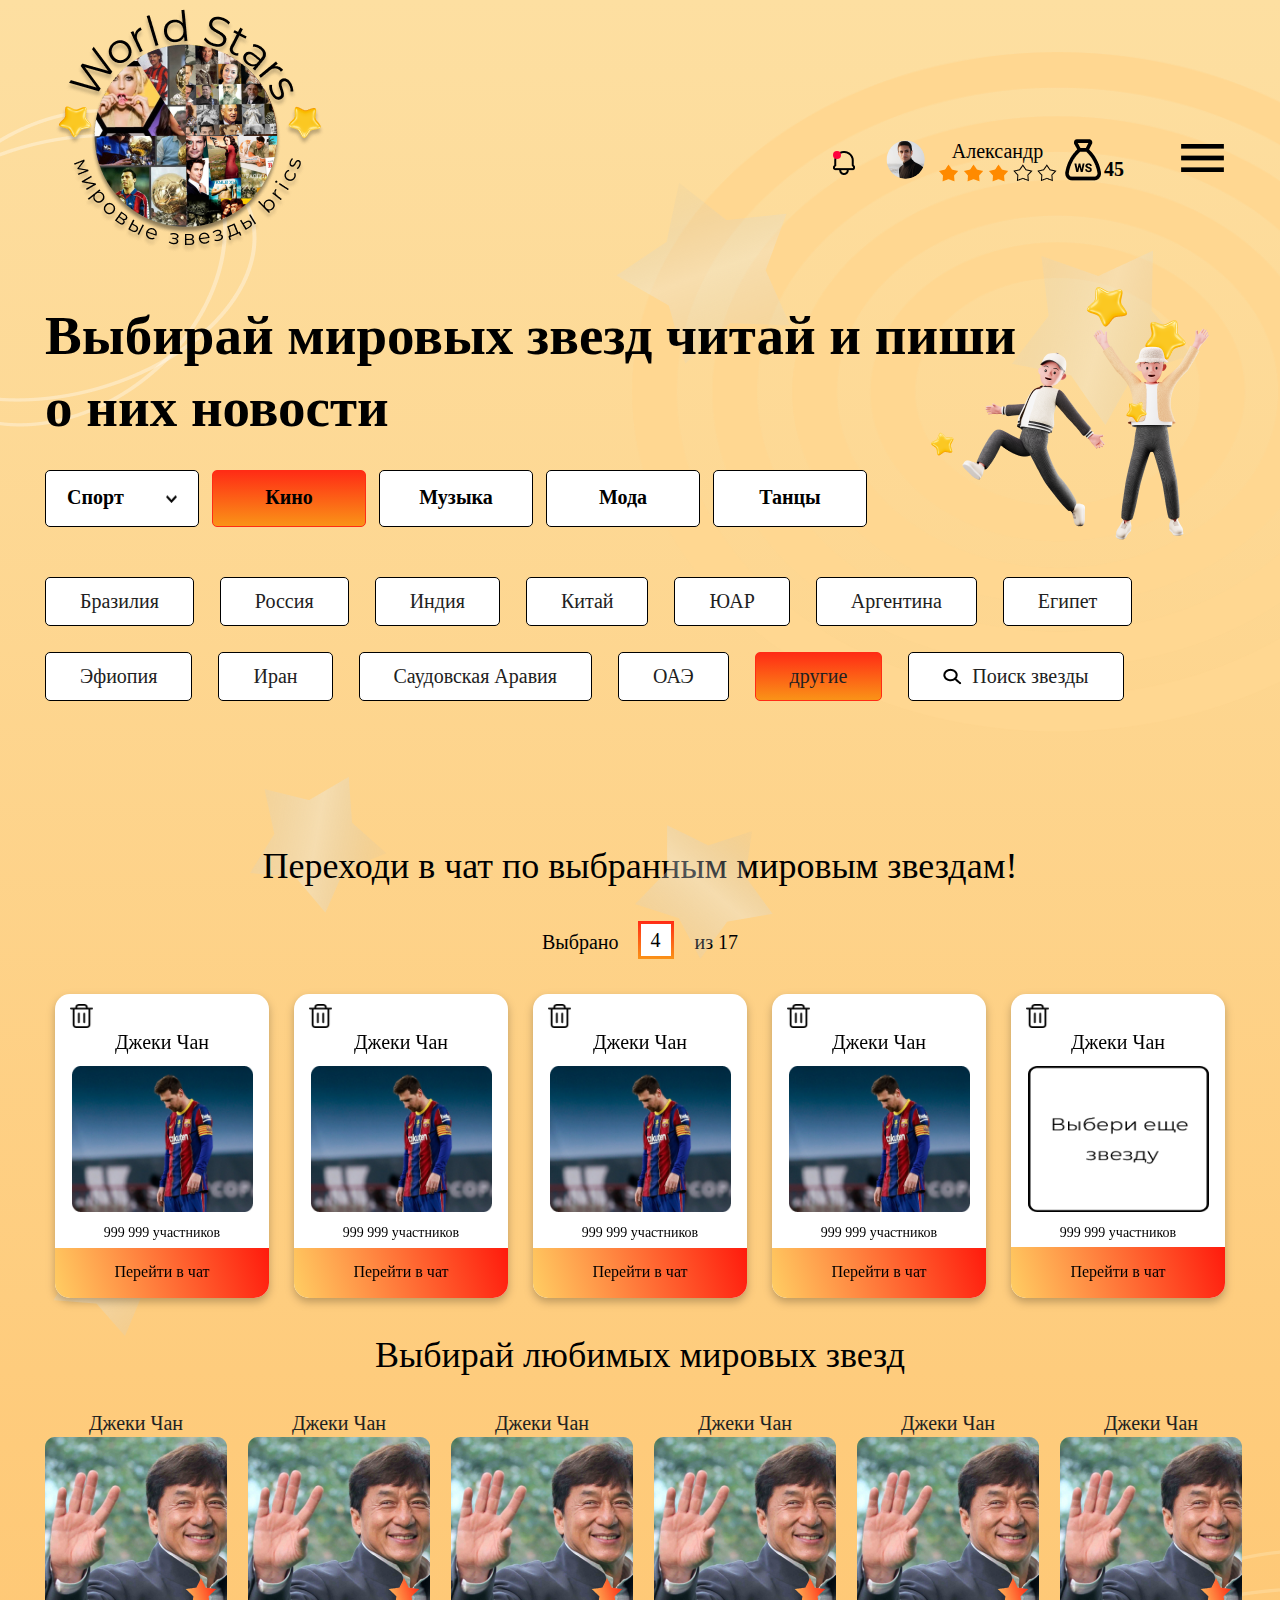
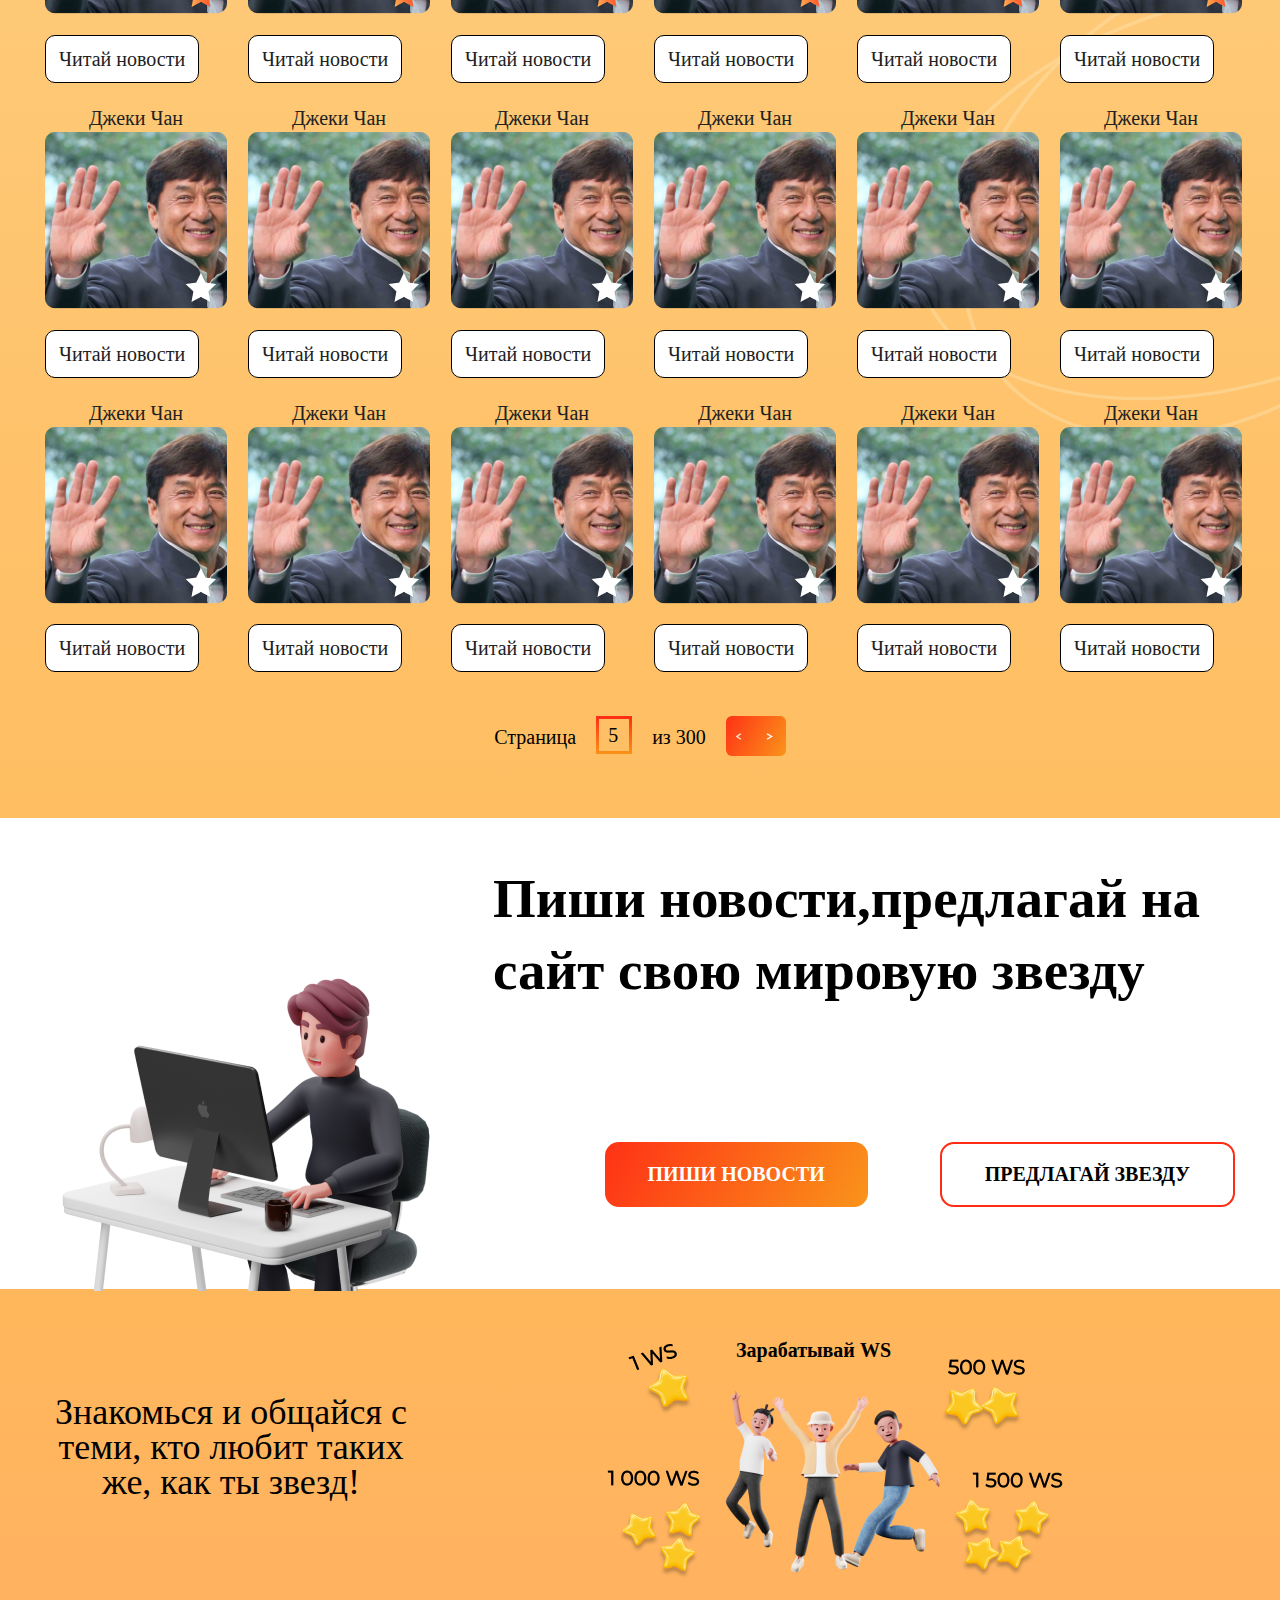
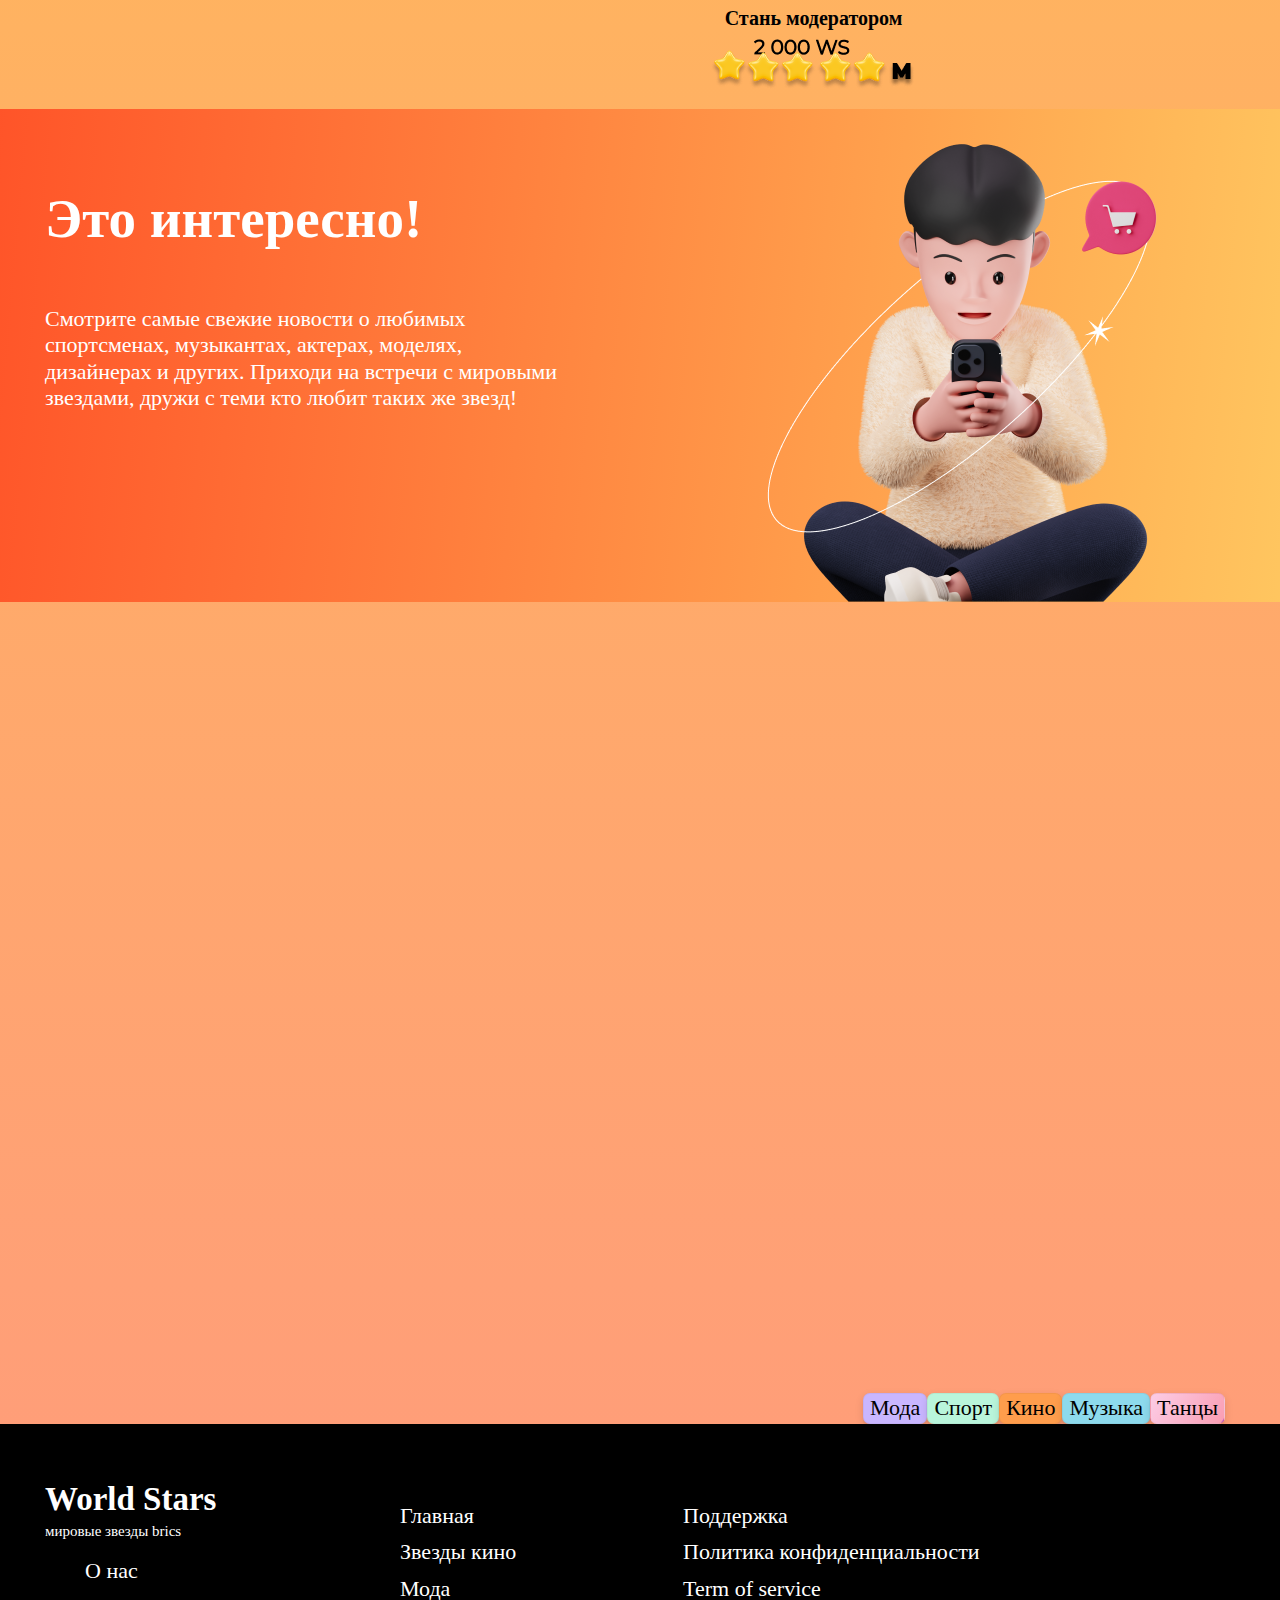
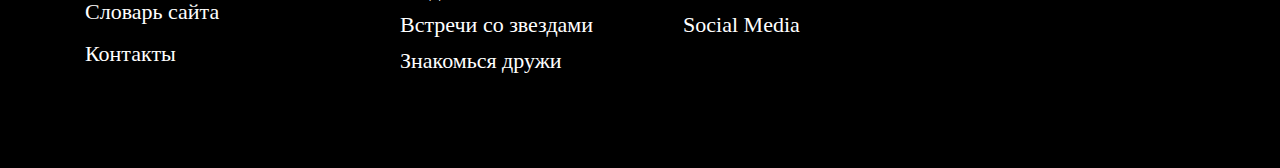
==== commit 9efe5675: "a" ====
--- a/index.html
+++ b/index.html
@@ -76,7 +76,9 @@
                                 <div class="hmobil__container-logo-right">
                                     <img class="hmobil__container-logo-search" src="image-home/lupamobil.png" alt="">
                                     <img src="image-home/ringmobil.png" alt="">
-                                    <img class="hmobil__container-logo-menu" src="image-home/menumobil.png" alt="">
+                                    <button class="hmobil__container-logo-menu">
+                                        <img onclick="openBurger()" src="image-home/menumobil.png" alt="">
+                                    </button>
                                 </div>
                             </div>
                             <div class="hmobil__container-name">
--- a/style/burger.css
+++ b/style/burger.css
@@ -1,11 +1,12 @@
 .burger {
     display: none;
-    background-image: url('/image-home/burderfon.png');
+    
+}
+
+.burger__open {
+    display: block;
+    background-image: url('../image-home/burderfon.png');
     height: 497px;
-}
-
-.burger__open {
-    display: block;
 }
 
 .burger__arrow {
@@ -235,4 +236,60 @@
     display: block;
     width: 134px;
     height: 127px;
+}
+
+@media (max-width: 360px) {
+    .burger__container-right {
+        display: none;
+    }
+
+    .burger__container-left {
+        width: 360px;
+    }
+    
+    .burger__container-links {
+        gap: 15px;
+    }
+    
+    
+    .burger__container-links-link1 span {
+        padding-right: 95px;
+        font-size: 18px;
+    }
+   
+    
+    .burger__container-links-link2 span {
+        padding-right: 135px;
+        font-size: 18px;
+    }
+    
+    .burger__container-links-link3 span {
+        padding-right: 103px;
+        font-size: 18px;
+    }
+    
+    .burger__container-links-link4 span {
+        padding-right: 22px;
+        font-size: 18px;
+    }
+    
+    .burger__container-links-link5 span {
+        padding-right: 150px;
+        font-size: 18px;
+    }
+   
+    .burger__container-links-link6 span {
+        padding-right: 184px;
+        font-size: 18px;
+    }
+
+    .burger__container-links-link7 span {
+        padding-right: 194px;
+        font-size: 18px;
+    }
+  
+    .burger__container-links-link8 span {
+        padding-right: 166px;
+        font-size: 18px;
+    }
 }--- a/style/friends.css
+++ b/style/friends.css
@@ -1,5 +1,5 @@
 .friends {
-    margin-top: -170px;
+    margin-top: -84px;
     margin-bottom: 40px;
 }
 
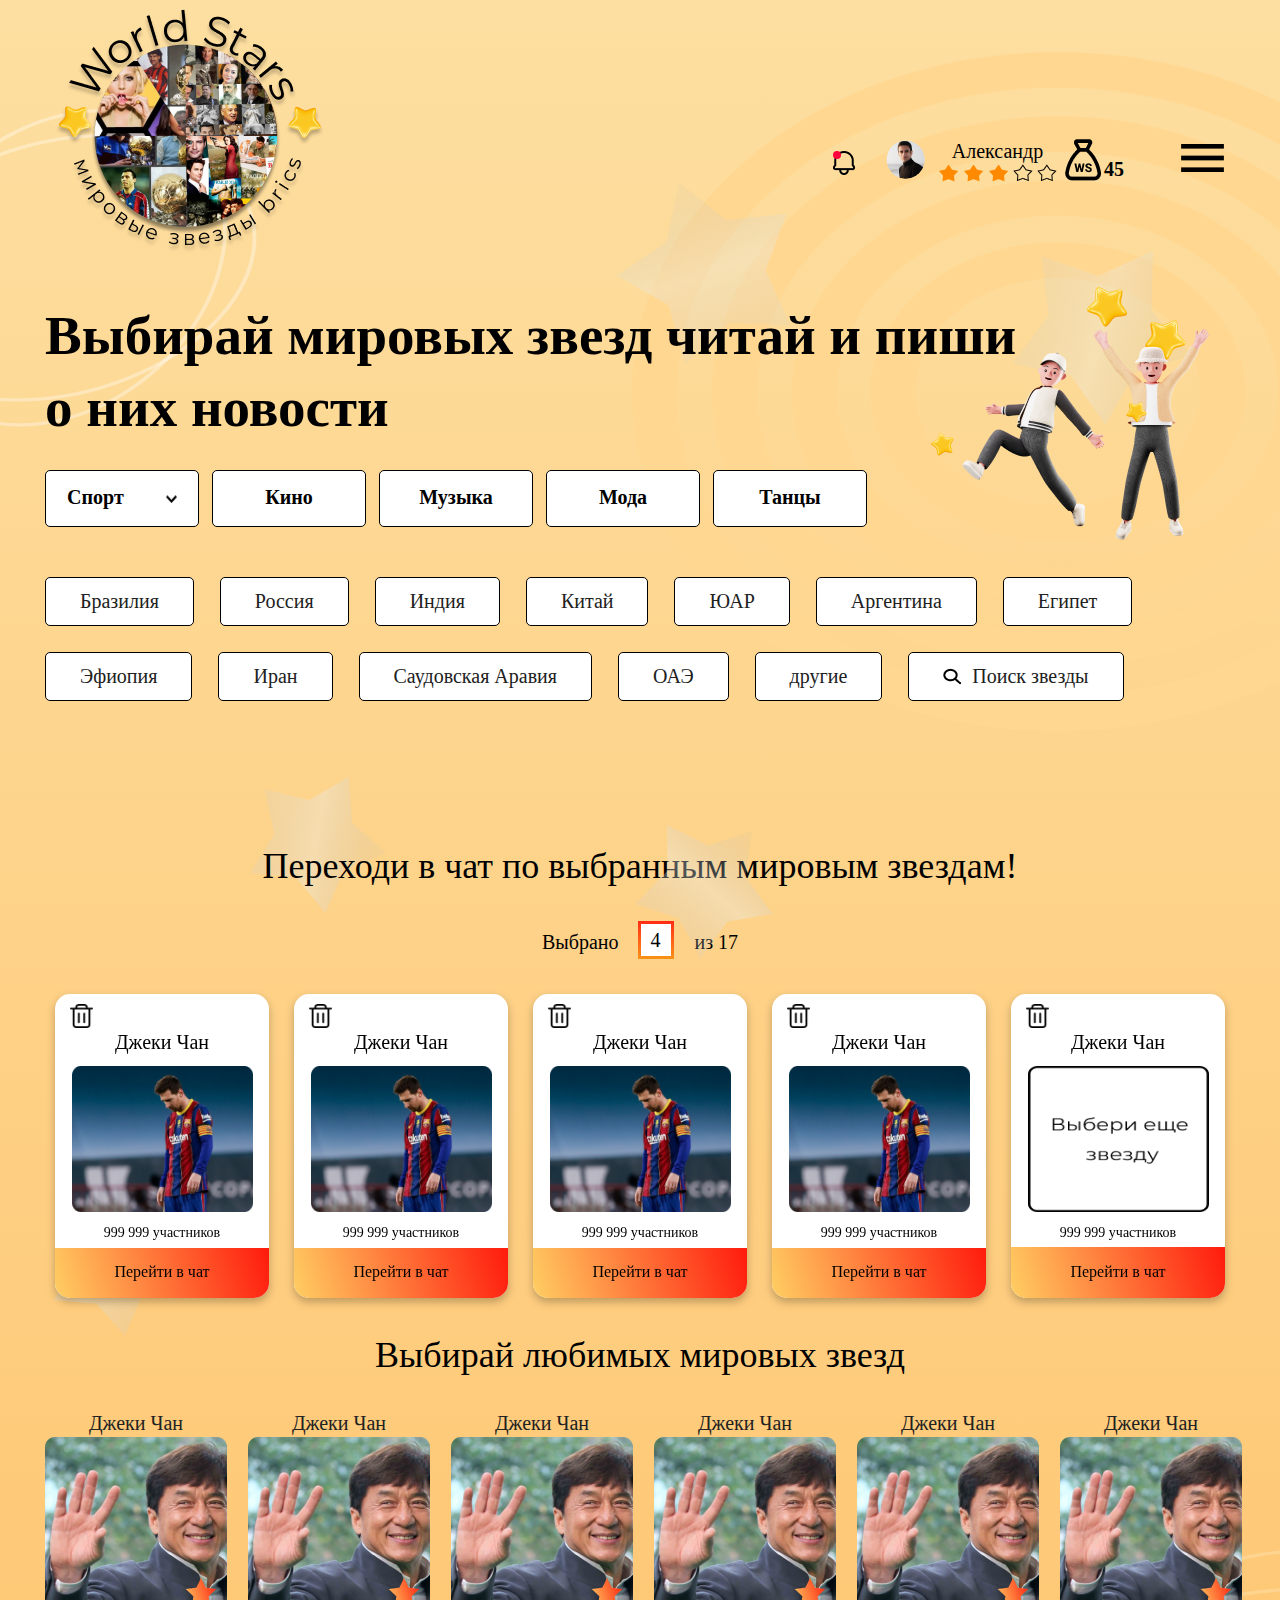
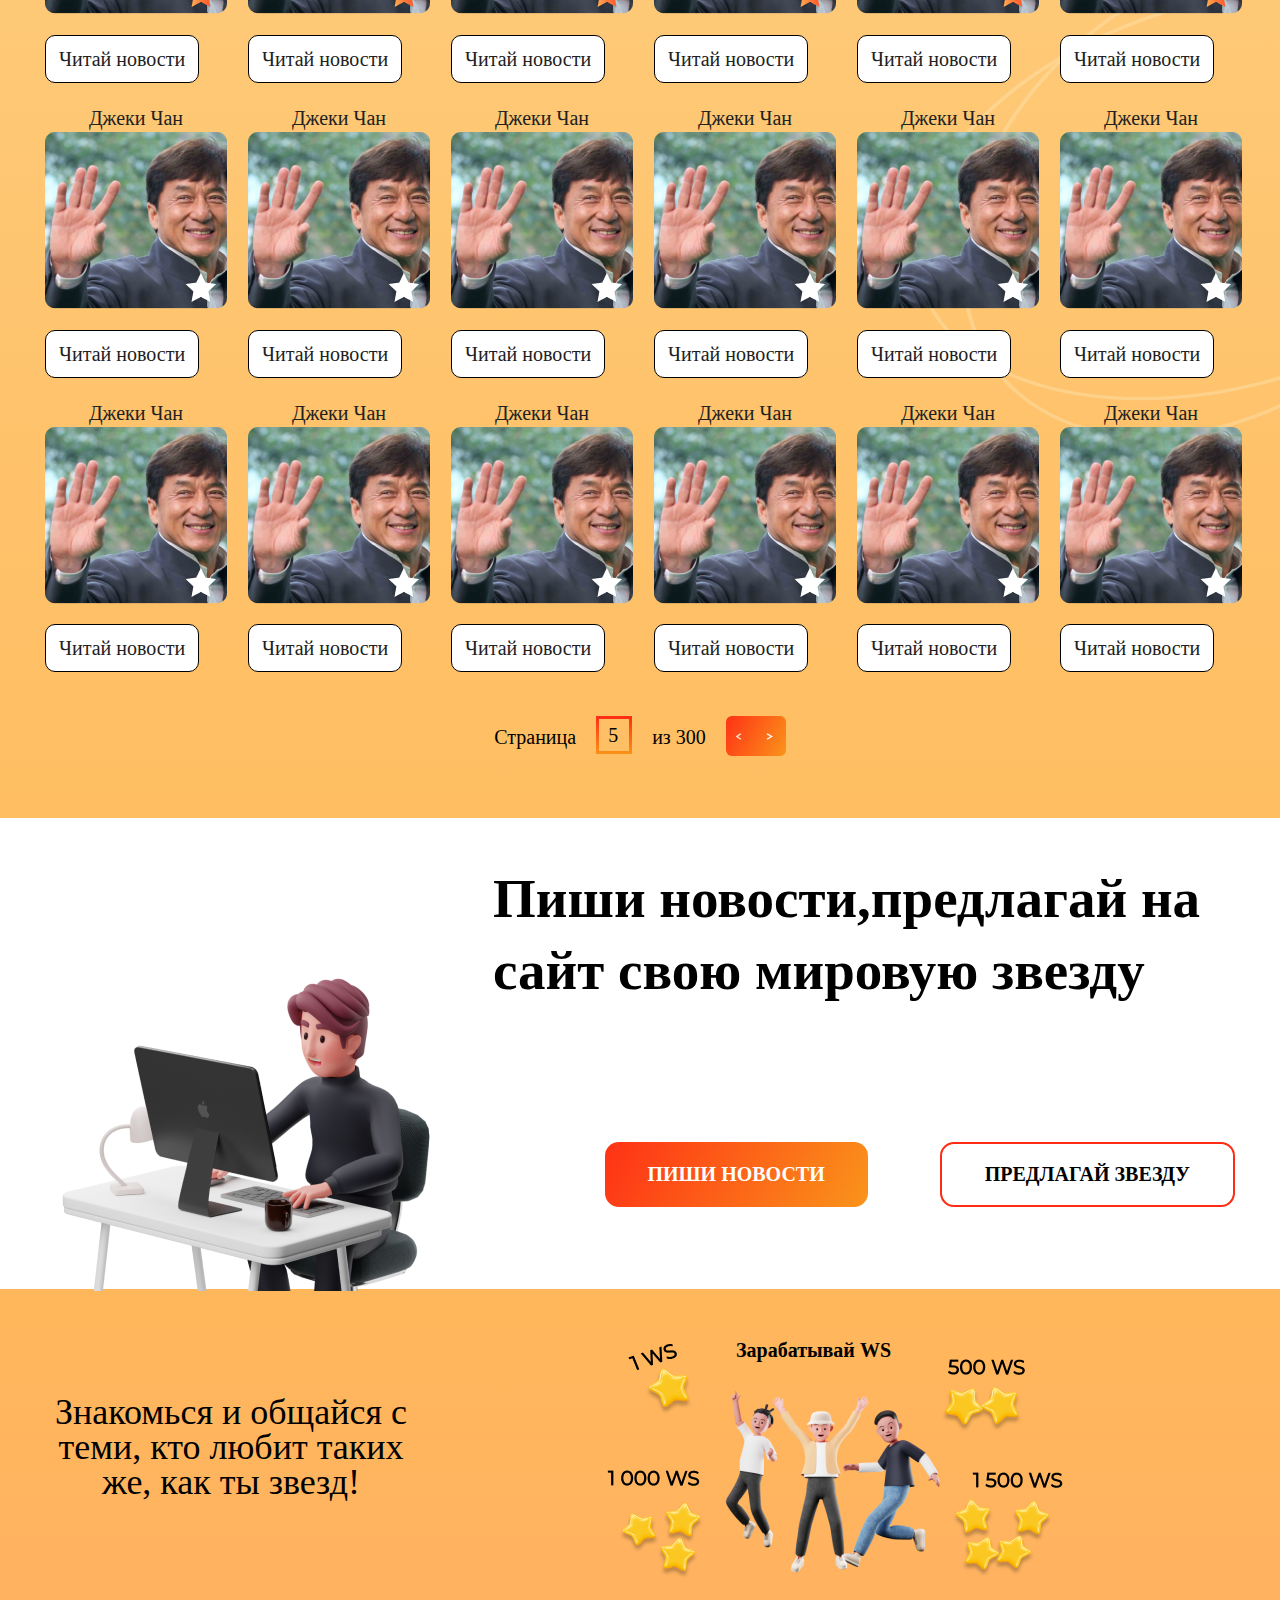
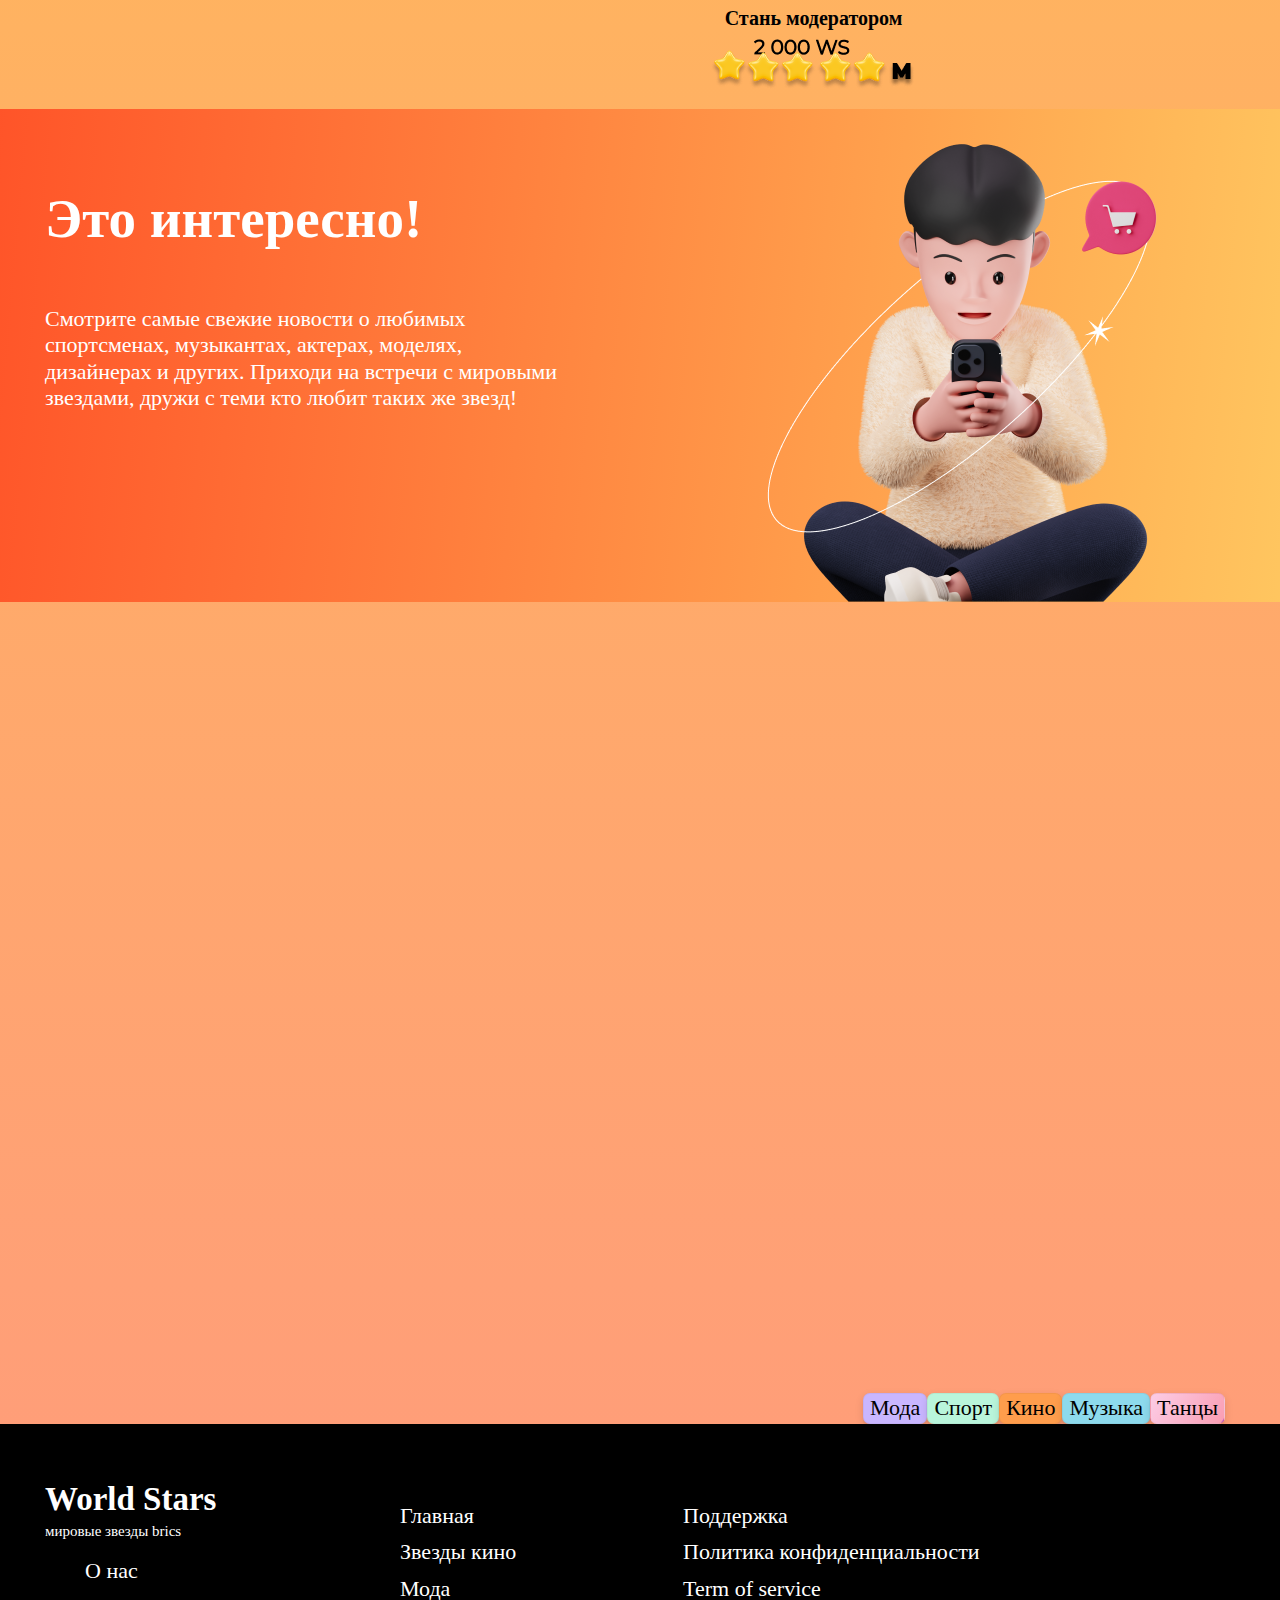
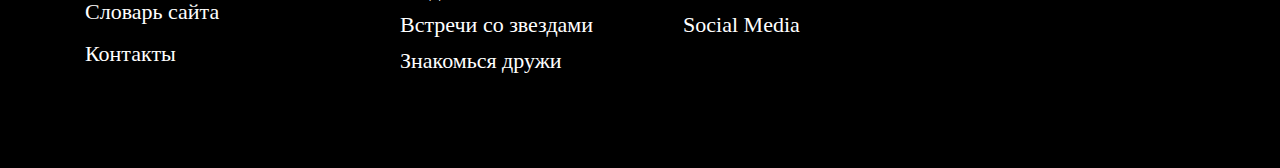
==== commit 74ed3e17: "white" ====
--- a/index.html
+++ b/index.html
@@ -197,7 +197,7 @@
                             <span>Спорт</span>
                             <img src="image-home/choicehobbiesarrow.png" alt="">
                         </div>
-                        <div class="choice__wrapper-hobbies-item-active">
+                        <div class="choice__wrapper-hobbies-item">
                             <span class="choice__wrapper-hobbies">Кино</span>
                         </div>
                         <div class="choice__wrapper-hobbies-item">
@@ -225,7 +225,7 @@
                         <button class="choice__wrapper-country-item">Иран</button>
                         <button class="choice__wrapper-country-item">Саудовская&nbsp;Аравия</button>
                         <button class="choice__wrapper-country-item">ОАЭ</button>
-                        <button class="choice__wrapper-country-item-acive">другие</button>
+                        <button class="choice__wrapper-country-item">другие</button>
                     <div class="choice__wrapper-country-search">
                         <button class="choice__wrapper-country-item"><img src="image-home/lupamobil.png" alt="">Поиск звезды</button>
                     </div>
--- a/style/choice.css
+++ b/style/choice.css
@@ -106,7 +106,7 @@
     cursor: pointer;
 }
 
-.choice__wrapper-hobbies-item-active {
+/* .choice__wrapper-hobbies-item-active {
     border-radius: 5px;
     border: 1px solid #000;
     background-color: #fff;
@@ -115,7 +115,7 @@
     cursor: pointer;
     border: 1px solid #FF2C15;
     background: linear-gradient(180deg, #FF2C15 0%, #FA9317 100%);
-}
+} */
 
 .choice__wrapper-hobbies-item span {
     color: #000;
@@ -174,13 +174,17 @@
     padding-top: 15px;
 }
 
-.choice__wrapper-hobbies-item:hover {
-    border: 1px solid #FF2C15;
+.choice__wrapper-hobbies-item span:hover {
+    /* border: 1px solid #FF2C15; */
+    color: #fff;
+    height: 40px;
     background: linear-gradient(180deg, #FF2C15 0%, #FA9317 100%);
 }
 
 .choice__wrapper-hobbies-item1:hover {
     border: 1px solid #FF2C15;
+    border-radius: 5px;
+    color: #fff;
     background: linear-gradient(180deg, #FF2C15 0%, #FA9317 100%);
 }
 
@@ -255,6 +259,7 @@
 
 .choice__wrapper-country-item:hover {
     background: linear-gradient(180deg, #FF2C15 0%, #FA9317 100%);
+    color: #fff;
 }
 
 .choice__wrapper-country-item0 {
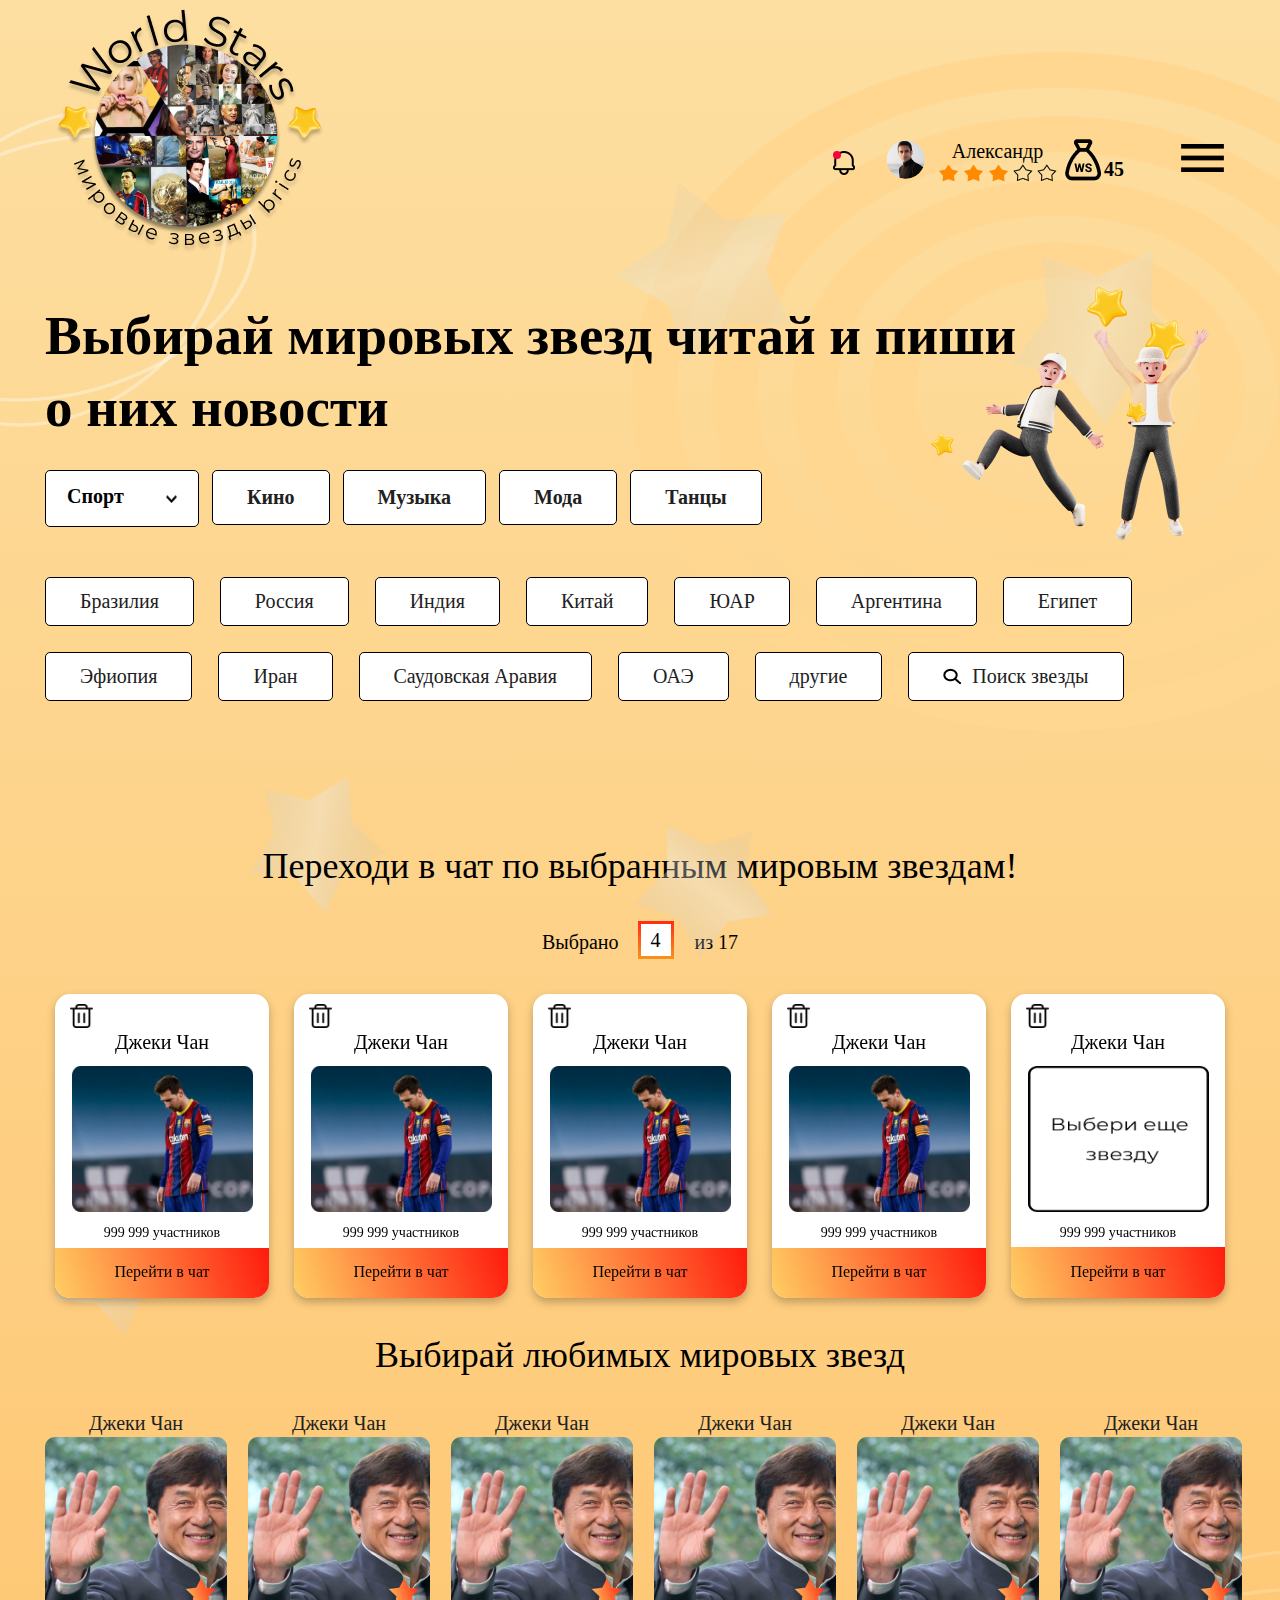
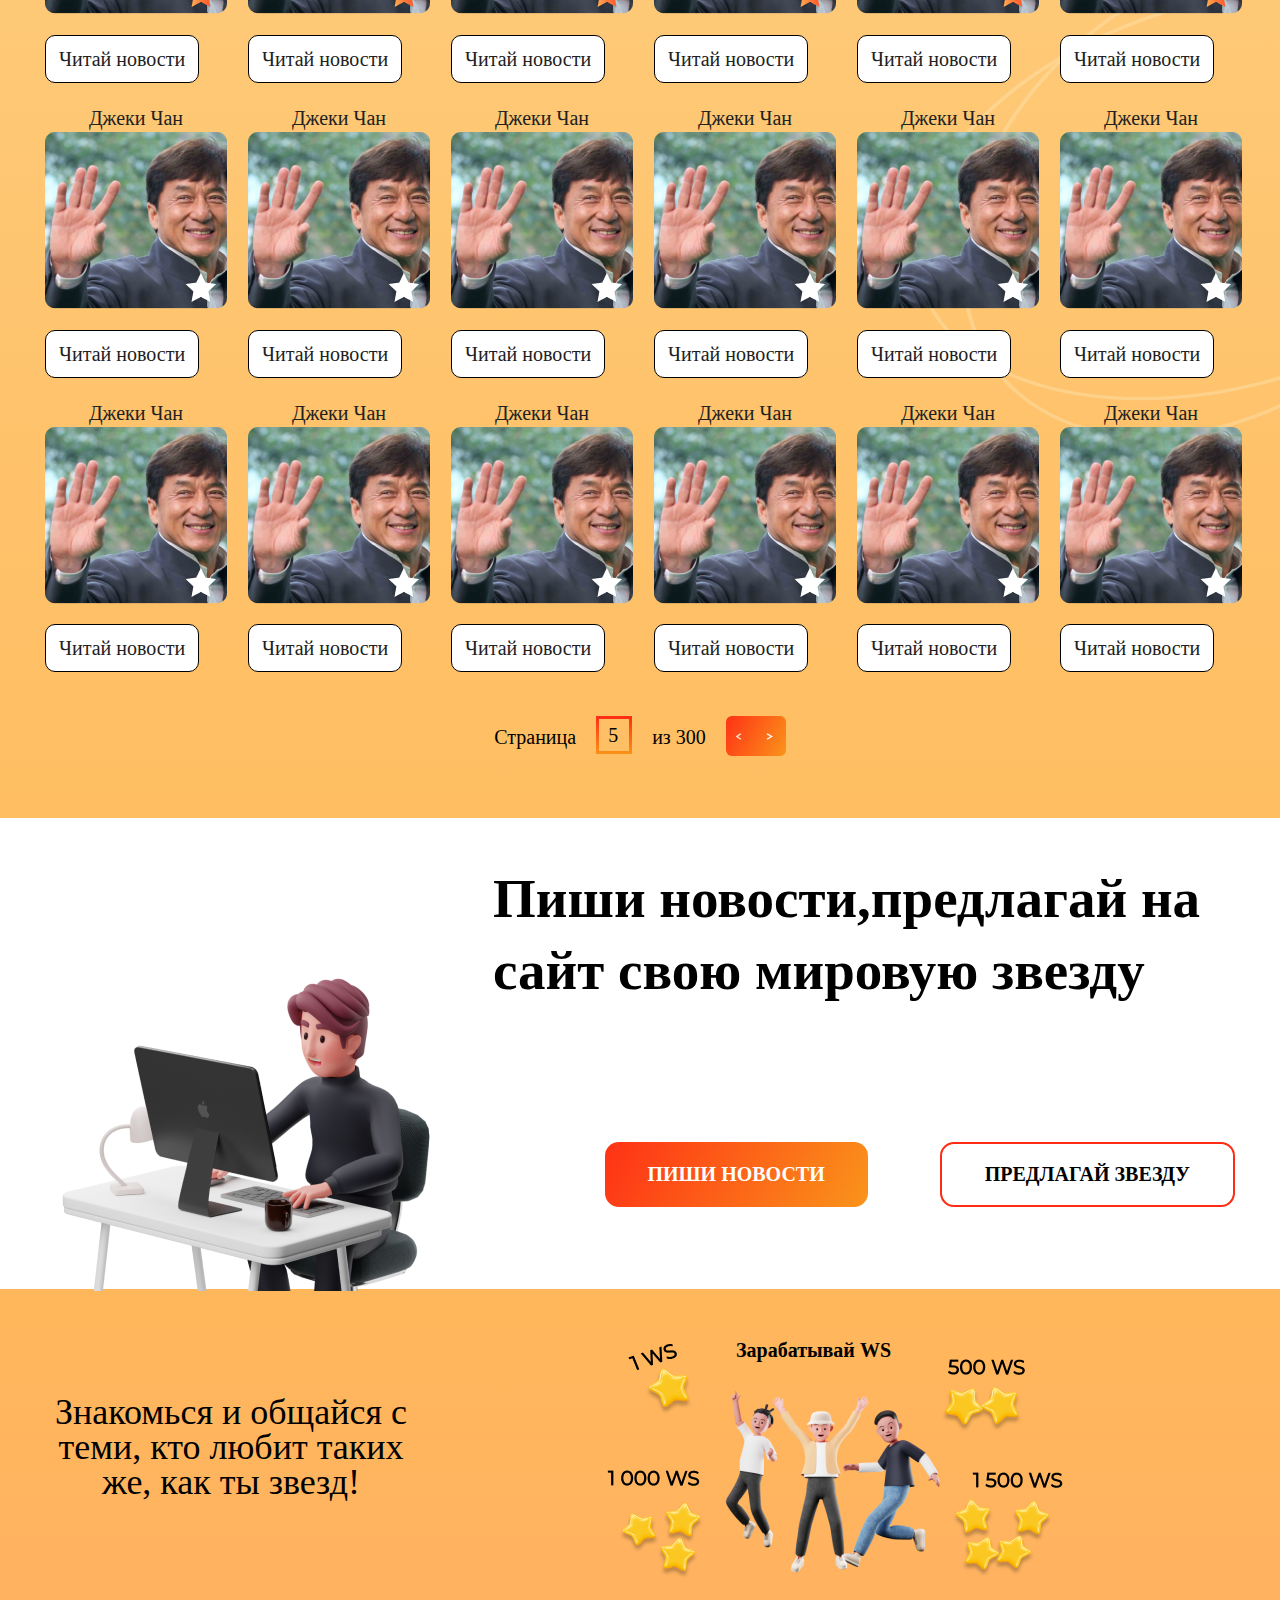
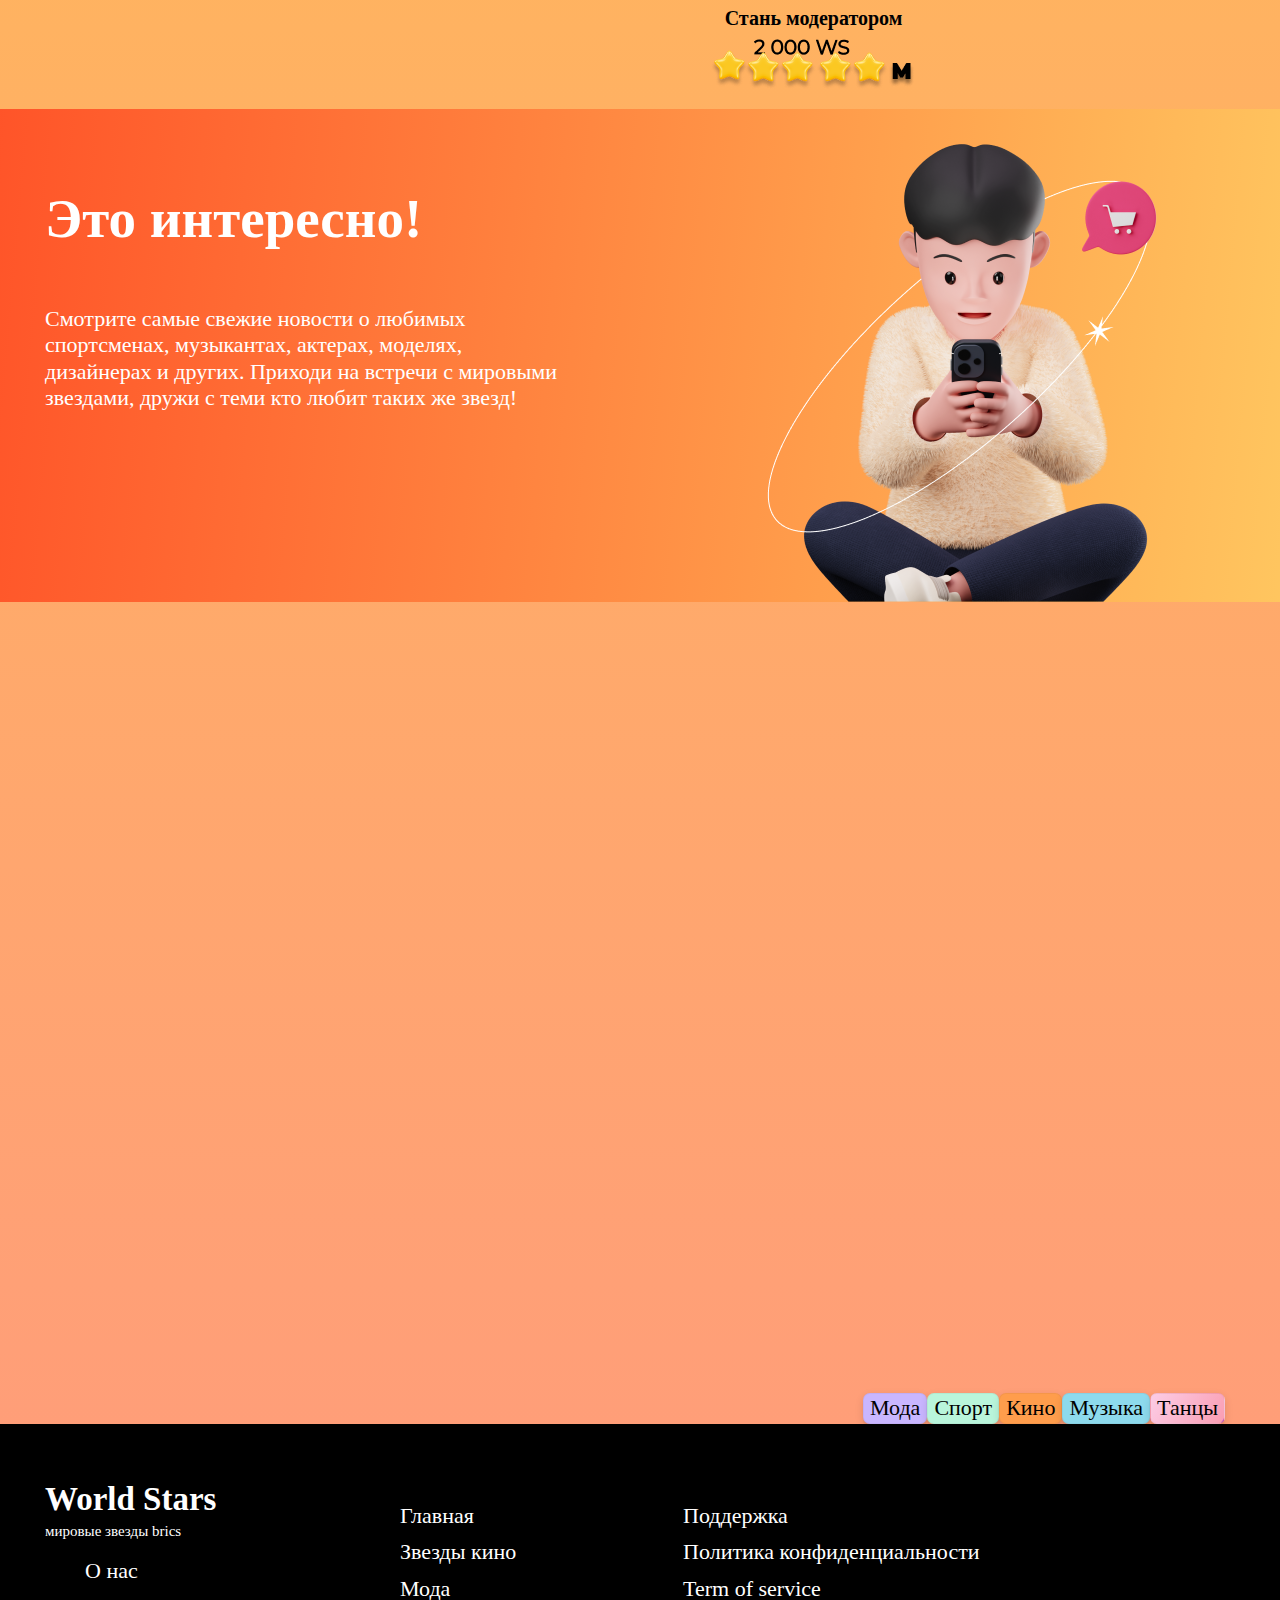
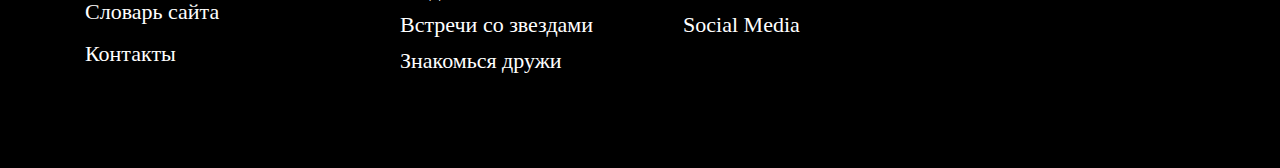
==== commit fb2bba46: "choicemobil" ====
--- a/index.html
+++ b/index.html
@@ -197,18 +197,10 @@
                             <span>Спорт</span>
                             <img src="image-home/choicehobbiesarrow.png" alt="">
                         </div>
-                        <div class="choice__wrapper-hobbies-item">
-                            <span class="choice__wrapper-hobbies">Кино</span>
-                        </div>
-                        <div class="choice__wrapper-hobbies-item">
-                            <span>Музыка</span>
-                        </div>
-                        <div class="choice__wrapper-hobbies-item">
-                            <span>Мода</span>
-                        </div>
-                        <div class="choice__wrapper-hobbies-item">
-                            <span>Танцы</span>
-                        </div>
+                        <button class="choice__wrapper-hobbies-item">Кино</button>
+                        <button class="choice__wrapper-hobbies-item">Музыка</button>
+                        <button class="choice__wrapper-hobbies-item">Мода</button>
+                        <button class="choice__wrapper-hobbies-item">Танцы</button>
                     </div>
                     
                 </div>
@@ -239,22 +231,14 @@
                 </h3>
                 <div class="choicemobil__wrapper">
                     <div class="choicemobil__wrapper-hobbies">
-                        <div class="choicemobil__wrapper-hobbies-item1">
+                        <button class="choicemobil__wrapper-hobbies-item1">
                             <span>Спорт</span>
                             <img src="image-home/choicehobbiesarrow.png" alt="">
-                        </div>
-                        <div class="choicemobil__wrapper-hobbies-item-active">
-                            <span class="choicemobil__wrapper-hobbies">Кино</span>
-                        </div>
-                        <div class="choicemobil__wrapper-hobbies-item">
-                            <span>Музыка</span>
-                        </div>
-                        <div class="choicemobil__wrapper-hobbies-item">
-                            <span>Мода</span>
-                        </div>
-                        <div class="choicemobil__wrapper-hobbies-item">
-                            <span>Танцы</span>
-                        </div>
+                        </button>
+                        <button class="choicemobil__wrapper-hobbies-item">Кино</button>
+                        <button class="choicemobil__wrapper-hobbies-item">Музыка</button>
+                        <button class="choicemobil__wrapper-hobbies-item">Мода</button>
+                        <button class="choicemobil__wrapper-hobbies-item">Танцы</button>
                     </div>
                 </div>
             </div>
--- a/style/choice.css
+++ b/style/choice.css
@@ -104,88 +104,106 @@
     width: 152px;
     height: 55px;
     cursor: pointer;
-}
-
-/* .choice__wrapper-hobbies-item-active {
+    padding-left: 0;
+    padding-right: 0;
+}
+
+.choice__wrapper-hobbies-item {
+    display: flex;
+    flex-shrink: 0;
+    align-items: center;
+    gap: 10px;
+    border-radius: 5px;
+    border: 1px solid #000;
+    background: #fff;
+    width: auto;
+    /* height: 58px; */
+    padding: 12px 34px;
+    text-align: center;
+    color: #212121;
+    text-align: center;
+    font-family: Montserrat;
+    font-size: 20px;
+    font-style: normal;
+    font-weight: 700;
+    line-height: normal;
+    cursor: pointer;
+}
+
+.choice__wrapper-hobbies-item:hover {
+    background: linear-gradient(180deg, #FF2C15 0%, #FA9317 100%);
+    color: #fff;
+}
+
+/* .choice__wrapper-hobbies-item :hover {
+    border: 1px solid #FF2C15;
+    background: linear-gradient(180deg, #FF2C15 0%, #FA9317 100%);
+} */
+
+.choice__wrapper-hobbies-item1 {
+    display: flex;
+    justify-content: space-around;
+    align-items: baseline;
     border-radius: 5px;
     border: 1px solid #000;
     background-color: #fff;
     width: 152px;
     height: 55px;
     cursor: pointer;
+    color: #000;
+    text-align: center;
+    font-family: Montserrat;
+    font-size: 20px;
+    font-style: normal;
+    font-weight: 700;
+    line-height: normal;
+    padding-left: 0;
+    padding-right: 0;
+}
+
+.choice__wrapper-hobbies-item1 span {
+    display: block;
+}
+
+.choice__wrapper-hobbies-item1:hover {
     border: 1px solid #FF2C15;
-    background: linear-gradient(180deg, #FF2C15 0%, #FA9317 100%);
-} */
-
-.choice__wrapper-hobbies-item span {
-    color: #000;
-    text-align: center;
-    font-family: Montserrat;
-    font-size: 20px;
-    font-style: normal;
-    font-weight: 700;
-    line-height: normal;
-    display: flex;
-    flex-direction: column;
-    padding-top: 15px;
-}
-
-.choice__wrapper-hobbies-item-active span {
-    color: #000;
-    text-align: center;
-    font-family: Montserrat;
-    font-size: 20px;
-    font-style: normal;
-    font-weight: 700;
-    line-height: normal;
-    display: flex;
-    flex-direction: column;
-    padding-top: 15px;
-}
-
-.choice__wrapper-hobbies-item1 {
-    display: flex;
-    justify-content: space-around;
+    border-radius: 5px;
+    color: #FFF;
+    background: linear-gradient(180deg, #FF2C15 0%, #FA9317 100%);
+}
+
+/* .choice__wrapper-hobbies-item-active {
     border-radius: 5px;
     border: 1px solid #000;
     background-color: #fff;
     width: 152px;
     height: 55px;
     cursor: pointer;
-}
+    border: 1px solid #FF2C15;
+    background: linear-gradient(180deg, #FF2C15 0%, #FA9317 100%);
+} */
+
+
+
+/* .choice__wrapper-hobbies-item-active span {
+    color: #000;
+    text-align: center;
+    font-family: Montserrat;
+    font-size: 20px;
+    font-style: normal;
+    font-weight: 700;
+    line-height: normal;
+    display: flex;
+    flex-direction: column;
+    padding-top: 15px;
+} */
+
+
 
 .choice__wrapper-hobbies-item1 img {
     width: 11px;
     height: 12px;
     padding-top: 20px;
-}
-
-.choice__wrapper-hobbies-item1 span {
-    display: block;
-    color: #000;
-    text-align: center;
-    font-family: Montserrat;
-    font-size: 20px;
-    font-style: normal;
-    font-weight: 700;
-    line-height: normal;
-    display: flex;
-    flex-direction: column;
-    padding-top: 15px;
-}
-
-.choice__wrapper-hobbies-item span:hover {
-    /* border: 1px solid #FF2C15; */
-    color: #fff;
-    height: 40px;
-    background: linear-gradient(180deg, #FF2C15 0%, #FA9317 100%);
-}
-
-.choice__wrapper-hobbies-item1:hover {
-    border: 1px solid #FF2C15;
-    border-radius: 5px;
-    color: #fff;
-    background: linear-gradient(180deg, #FF2C15 0%, #FA9317 100%);
 }
 
 .choice__wrapper-country {
@@ -292,22 +310,6 @@
     .choice {
         display: none;
     }
-/*     
-    .choice__image {
-        display: none;
-    }
-
-    .choice__wrapper {
-        display: none;
-    }
-
-    .choice__wrapper-country {
-        display: none;
-    }
-
-    .choice__title {
-        display: none;
-    } */
 
     .chomobil {
         display: block;
@@ -333,10 +335,10 @@
 
     .choicemobil__wrapper-hobbies {
         display: flex;
-        gap: 8px;
-    }
-
-    .choicemobil__wrapper-hobbies-item1 {
+        gap: 4px;
+    }
+
+    /* .choicemobil__wrapper-hobbies-item1 {
         text-align: center;
         font-family: Roboto;
         display: flex;
@@ -351,7 +353,7 @@
         padding: 4px 8px;
         cursor: pointer;
         align-items: center;
-    }
+    } */
 
     .choicemobil__wrapper-hobbies-item1 img {
         width: 11px;
@@ -360,16 +362,16 @@
 
 
     
-    .choicemobil__wrapper-hobbies-item-active {
+    /* .choicemobil__wrapper-hobbies-item-active {
         border-radius: 5px;
         border: 1px solid #000;
         padding: 4px 8px;
         cursor: pointer;
         background: linear-gradient(118deg, #FF2C15 -5.25%, #FA931A 98.66%);
 
-    }
-
-    .choicemobil__wrapper-hobbies-item-active span {
+    } */
+
+    /* .choicemobil__wrapper-hobbies-item-active span {
         color: #FFF;
         text-align: center;
         font-family: Roboto;
@@ -377,9 +379,85 @@
         font-style: normal;
         font-weight: 700;
         line-height: 20px;
-    }
-    
+    } */
     .choicemobil__wrapper-hobbies-item {
+        border-radius: 5px;
+        border: 1px solid #000;
+        background-color: #fff;
+        width: 142px;
+        height: 35px;
+        cursor: pointer;
+        padding-left: 0;
+        padding-right: 0;
+        font-family: Montserrat;
+        font-size: 14px;
+        font-style: normal;
+        font-weight: 700;
+        line-height: normal;
+    }
+    
+    .choicemobil__wrapper-hobbies-item {
+        display: flex;
+        flex-shrink: 0;
+        padding: 4px 6px;
+        align-items: center;
+        gap: 10px;
+        border-radius: 5px;
+        border: 1px solid #000;
+        background: #fff;
+        width: auto;
+        text-align: center;
+        color: #212121;
+        text-align: center;
+        
+        cursor: pointer;
+    }
+    
+    .choicemobil__wrapper-hobbies-item:hover {
+        background: linear-gradient(180deg, #FF2C15 0%, #FA9317 100%);
+        color: #fff;
+    }
+    
+    /* .choice__wrapper-hobbies-item :hover {
+        border: 1px solid #FF2C15;
+        background: linear-gradient(180deg, #FF2C15 0%, #FA9317 100%);
+    } */
+    
+    .choicemobil__wrapper-hobbies-item1 {
+        text-align: center;
+        font-family: Roboto;
+        display: flex;
+        align-items: center;
+        gap: 10px;
+        font-size: 14px;
+        font-style: normal;
+        font-weight: 700;
+        line-height: 20px;
+        border-radius: 5px;
+        border: 1px solid #000;
+        background-color: #fff;
+        padding: 4px 6px;
+        cursor: pointer;
+        align-items: center;
+    }
+    
+    .choicemobil__wrapper-hobbies-item1 span {
+        display: block;
+    }
+    
+    .choicemobil__wrapper-hobbies-item1:hover {
+        border: 1px solid #FF2C15;
+        border-radius: 5px;
+        color: #FFF;
+        background: linear-gradient(180deg, #FF2C15 0%, #FA9317 100%);
+    }
+    
+
+
+
+
+    
+    /* .choicemobil__wrapper-hobbies-item {
         border-radius: 5px;
         border: 1px solid #000;
         background-color: #fff;
@@ -395,7 +473,7 @@
         font-style: normal;
         font-weight: 700;
         line-height: 20px;
-    }
+    } */
 
 /* .chomobil */
     .chomobil__wrapper-country {
